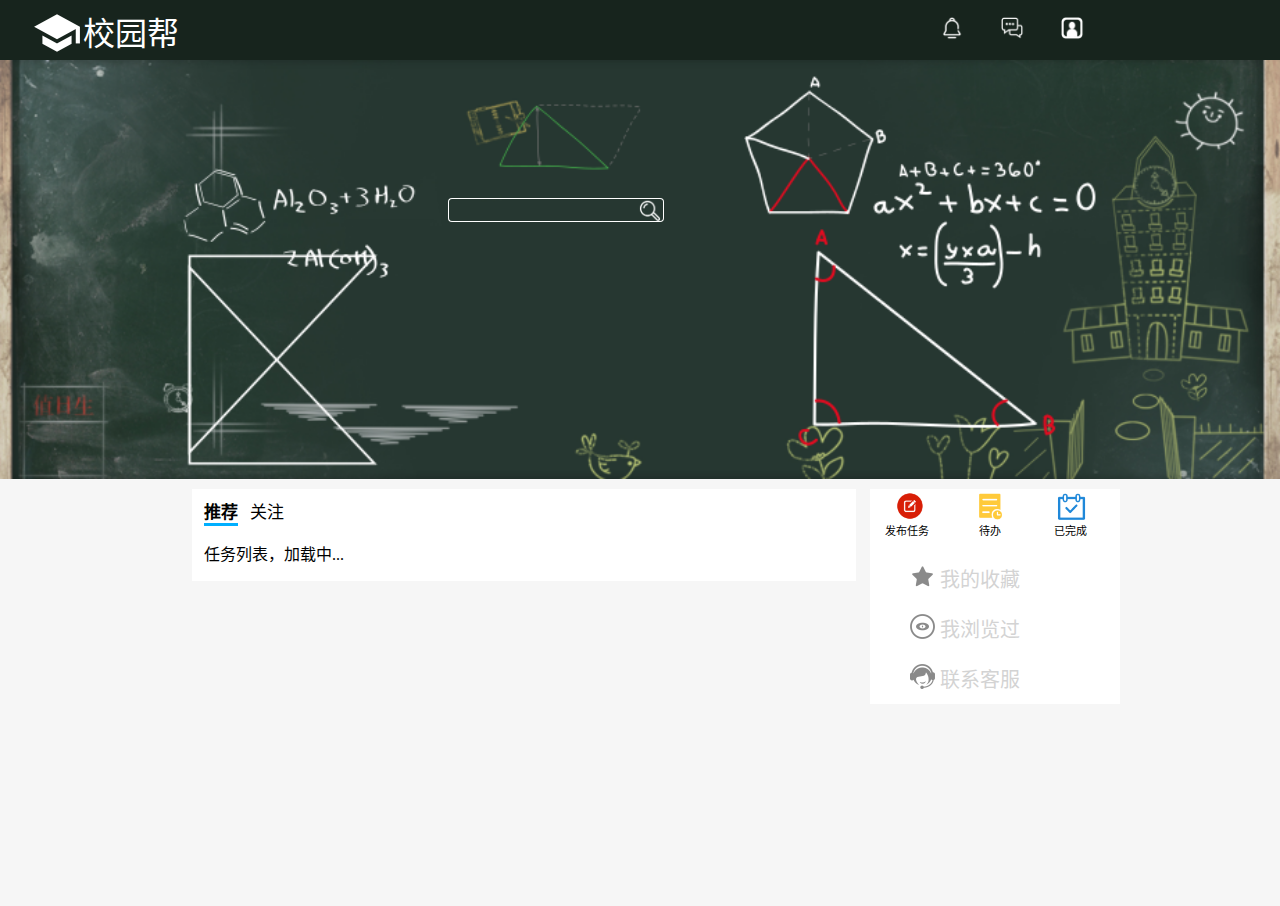
==== templates/index.html @ 18a56a58 "init" ====
<!DOCTYPE html>
<html ng-app="app" lang="zh-cn">
<head>
    <title></title>
    <meta charset="utf-8">
    <meta name="viewport" content="width=device-width,initial-scale=1"/>
    <link rel="stylesheet" type="text/css" href="../static/wui-date/css/wui.min.css">
    <link rel="stylesheet" type="text/css" href="../static/css/index.css">
    <script src="../static/js/jquery-3.3.1.min.js"></script>
    <script src="../static/js/jquery.ajax.csrf.js"></script>
    <script src="../static/js/jquery.md5.js"></script>
    <script src="../static/wui-date/js/angular.min.js"></script>
    <script src="../static/wui-date/js/wui-date.js"></script>
    <script src="../static/js/index.js"></script>

</head>
<body>
<nav><!--导航栏-->
    <div class="nav-">
        <div class="logo">
            <div class="logo-img">
            </div>
            <div class="logo-text">
                校园帮
            </div>
        </div>
    </div><!--导航栏LOGO-->
    <div class="research-" style="display: none;" id="nav_research">
        <form>
            <label for="research_keyword"></label><input type="text" class="research-text" id="research_keyword">
            <input type="button" class="research-btn" id="btn_research">
        </form>
    </div><!--导航栏搜索框-->
    <div class="icon-">
        <div class="icon-notice" id="icon_notice"></div>
        <div class="icon-message" id="icon_message"></div>
        <div class="icon-personal" title="账户" id="icon_personal"></div>
        <a class="icon-logout" title="注销" href="/user/logout" id="icon_logout" hidden></a>
    </div><!--导航栏右侧小图标-->
</nav><!--导航条结束-->
<div class="roll-giant">
    <img class="roll-giant-img" src="../static/img/gaint01.png" alt="首页图片">
    <div class="research-" style="display: inline;" id="roll_giant_research">
        <form>
            <label for="research_keyword_gaint"></label><input type="text" class="research-text" id="research_keyword_gaint">
            <input type="button" class="research-btn" id="btn_research_gaint">
        </form>
    </div><!--巨幕图片搜索框-->
</div><!--巨幕图片-->

<div class="content">
    <div class="content-task"><!--任务列表块-->
        <div class="divide-task">
            <div class="divide-item divide-option" id="divide-sug">推荐</div>
            <div class="divide-item" id="divide-col">关注</div>
        </div><!--划分任务-->
        <div id="task_list">
            <p>任务列表，加载中...</p>
        </div>

    </div>
    <div class="content-tool" id="tool">
        <div class="tool01">
            <div class="tool01-release" id="btn_add_task">
                <div class="tool01-release-img"></div>
                <div class="tool01-release-text">发布任务</div>
            </div>
            <div class="tool01-wait" id="btn_task_backlog">
                <div class="tool01-wait-img"></div>
                <div class="tool01-wait-text">待办</div>
            </div>
            <div class="tool01-finished" id="btn_task_over">
                <div class="tool01-finished-img"></div>
                <div class="tool01-finished-text">已完成</div>
            </div>
        </div>
        <div class="tool02">
            <div class="tool02-item">
                <div class="tool02-co-img"></div>
                <div class="tool02-item-text">我的收藏</div>
            </div>
            <div class="tool02-item">
                <div class="tool02-his-img"></div>
                <div class="tool02-item-text">我浏览过</div>
            </div>
            <div class="tool02-item" id="btn_ser">
                <div class="tool02-ser-img"></div>
                <div class="tool02-item-text">联系客服</div>
            </div>
        </div>
    </div>
</div>

<script>
    {#  发布任务时间输入组件  #}
    const app = angular.module('app', ["wui.date"]);
</script>
<!-- 下面是模态框 -->

<div hidden id="login">
    <!--登陆模态框-->
    <div class="curtain" id="login_curtain">
    </div>
    <div class="modal-position login-shape" id="login_inner">
        <form>
            <div class="login-img">
            </div>
            <div class="login-title">
                账号登陆
            </div>
            <div class="user-name">
                <label for="user_name">用户名</label>
                <input type="text" maxlength="10" name="user_name" id="user_name">
            </div>
            <div class="user-psd">
                <label for="user_psd">密码</label>
                <input type="password" maxlength="63" name="user_psd" id="user_psd">
            </div>
            <div class="identify-code">
                <label for="identify_code">验证码</label>
                <input type="text" maxlength="8" name="identify_code" id="identify_code">
            </div>
            <div class="identity">
                <img id="identity" hidden alt='图片验证码' src="">
            </div>
            <button class="login-btn" type="button" id="btn_login">
                登陆
            </button>
            <div class="login-menu">
                <div class="rem-psd">
                    <label for="keep_login">记住我</label>
                    <input type="checkbox" name="keep_login" value="true" id="keep_login"/>
                </div>
                <div class="for-psd"><a href="/user/reset_password_by_phone">忘记密码</a></div>
                <div class="free-reg"><a href="/user/register">免费注册</a></div>
            </div>
        </form>
    </div>
</div><!-- 登陆 -->


<div hidden id="modal_add_task">
    <div class="curtain" id="modal_add_task_curtain"></div>
    <div class="modal-position add-task-shape">
        <div class="add-task-title">
            <div class="add-title text-green">
                发布任务
            </div>
            <div class="add-close" id="add_close"></div>
        </div>
        <div class="theme-task-title">
            <input class="task-theme" type="text" maxlength="63" id="task_theme"/>
            <div class="theme-img"></div>
            <label for="task_theme"><div class="theme-text text-blue">主题</div></label>
        </div>
        <div class="add-task-content">
            <label for="task_detail"></label><textarea class="add-content div-inline-block" cols="40" rows="4" maxlength="1023"
                                                       id="task_detail"></textarea>
        </div>
        <div class="add-task-demand">
            <div class="icon-price add-task-icon-price"></div>
            <label for="task_price"
                   class="add-task-demand-text add-task-demand-price text-yellow div-inline-block">赏金</label>
            <input type="text" maxlength="5"
                   onKeypress="if (event.keyCode < 48 || event.keyCode > 57) event.returnValue = false;"
                   class="task-price div-inline-block" id="task_price"/>
            <div class="add-task-icon-time div-inline-block"></div>
            <label for="task_deadline" class="add-task-price text-red div-inline-block">截止日期</label>
            <wui-date class="task-deadtime div-inline-block" format="yyyy-mm-dd hh:mm" placeholder="请选择或输入日期"
                      id="task_deadline" ng-model="task_deadline" position="top">
            </wui-date>
            <ul class="drop-down-posi div-inline-block">
                <li class="drop-down div-inline-block">
                    <div class="div-inline-block img-all back-open"></div>
                    <div style="display: inline-block;" id="btn_visible">公开</div>
                    <ul class="down-content" hidden id="visible_list">
                        <li style="display: block" id="visible_all">
                            <div class="div-inline-block img-all back-all"></div>
                            公开
                        </li>
                        <li style="display: block" id="visible_male">
                            <div class="div-inline-block img-all back-man"></div>
                            仅男生可见
                        </li>
                        <li style="display: block" id="visible_female">
                            <div class="div-inline-block img-all back-woman"></div>
                            仅女生可见
                        </li>
                    </ul>
                </li>
            </ul>
            <button type="button" class="add-task-btn div-inline-block" id="btn_add_task_submit">发布</button>
        </div>
    </div>

</div><!-- 发布任务 -->
</body>
</html>
---- static/wui-date/css/wui.min.css ----
@charset "UTF-8";

.noselect {
    -webkit-touch-callout: none;
    -webkit-user-select: none;
    -khtml-user-select: none;
    -moz-user-select: none;
    -ms-user-select: none;
    user-select: none
}

.nowrap {
    white-space: nowrap
}

.nowrap-etc {
    white-space: nowrap;
    text-overflow: ellipsis;
    overflow: hidden
}

.pointer {
    cursor: pointer
}

input.pointer {
    cursor: pointer !important
}

input.pointer:focus {
    cursor: text !important
}

.h1, .h2, .h3 {
    margin-bottom: 15px
}

.h4, .h5, .h6 {
    margin-bottom: 10px
}

.h1 {
    font-size: 30px
}

.h2 {
    font-size: 24px
}

.h3 {
    font-size: 18px
}

.h4 {
    font-size: 16px
}

.h5 {
    font-size: 14px
}

.h6 {
    font-size: 12px
}

.wui-tc {
    text-align: center
}

.wui-input {
    height: 30px;
    line-height: 30px;
    padding: 0 10px;
    border-radius: 4px;
    border: 1px solid #dddee1
}

.clearfloat:after {
    clear: both;
    display: table;
    content: " "
}

.clearfloat:before {
    display: table;
    content: " "
}

.wui-bd-t {
    border-top: 1px solid #e0e0e0
}

.wui-hidden {
    display: none
}

.wui-show {
    display: block
}

@font-face {
    font-family: 'iconfont';
    src: url("font/iconfont.eot");
    src: url("font/iconfont.eot?#iefix") format('embedded-opentype'), url("font/iconfont.woff") format('woff'), url("font/iconfont.ttf") format('truetype'), url("font/iconfont.svg#iconfont") format('svg')
}

.iconfont {
    font-family: "iconfont" !important;
    font-size: 16px;
    font-style: normal;
    -webkit-font-smoothing: antialiased;
    -webkit-text-stroke-width: 0.2px;
    -moz-osx-font-smoothing: grayscale
}

.wui-content {
    width: 1170px;
    padding: 15px;
    margin-right: auto;
    margin-left: auto
}

.wui-area {
    margin-bottom: 50px
}

.wui-form-item {
    margin-bottom: 15px;
    clear: both
}

.wui-inline {
    position: relative;
    display: inline-block
}

.wui-block {
    position: relative;
    display: block
}

.wui-inline-block {
    display: inline-block !important
}

.wui-w-5 {
    width: 5%
}

.wui-w-6 {
    width: 6%
}

.wui-w-7 {
    width: 7%
}

.wui-w-8 {
    width: 8%
}

.wui-w-9 {
    width: 9%
}

.wui-w-10 {
    width: 10%
}

.wui-w-11 {
    width: 11%
}

.wui-w-12 {
    width: 12%
}

.wui-w-13 {
    width: 13%
}

.wui-w-14 {
    width: 14%
}

.wui-w-15 {
    width: 15%
}

.wui-w-16 {
    width: 16%
}

.wui-w-17 {
    width: 17%
}

.wui-w-18 {
    width: 18%
}

.wui-w-19 {
    width: 19%
}

.wui-w-20 {
    width: 20%
}

.wui-w-21 {
    width: 21%
}

.wui-w-22 {
    width: 22%
}

.wui-w-23 {
    width: 23%
}

.wui-w-24 {
    width: 24%
}

.wui-w-25 {
    width: 25%
}

.wui-w-30 {
    width: 30%
}

.wui-w-40 {
    width: 40%
}

.wui-w-50 {
    width: 50%
}

.wui-f-l {
    float: left
}

.wui-f-r {
    float: right
}

.wui-f-n {
    float: none
}

.wui-mg-5 {
    margin: 5px
}

.wui-mg-10 {
    margin: 10px
}

.wui-mg-15 {
    margin: 15px
}

.wui-mg-20 {
    margin: 20px
}

.wui-mtb-5 {
    margin: 5px 0
}

.wui-mtb-10 {
    margin: 10px 0
}

.wui-mtb-15 {
    margin: 15px 0
}

.wui-mtb-20 {
    margin: 20px 0
}

.wui-mlr-5 {
    margin: 0 5px
}

.wui-mlr-10 {
    margin: 0 10px
}

.wui-mlr-15 {
    margin: 0 15px
}

.wui-mlr-20 {
    margin: 0 20px
}

.wui-mt-5 {
    margin-top: 5px
}

.wui-mt-10 {
    margin-top: 10px
}

.wui-mt-15 {
    margin-top: 15px
}

.wui-mt-20 {
    margin-top: 20px
}

.wui-mb-0 {
    margin-bottom: 0
}

.wui-mb-5 {
    margin-bottom: 5px
}

.wui-mb-10 {
    margin-bottom: 10px
}

.wui-mb-15 {
    margin-bottom: 15px
}

.wui-mb-20 {
    margin-bottom: 20px
}

.wui-ml-5 {
    margin-left: 5px
}

.wui-ml-10 {
    margin-left: 10px
}

.wui-ml-15 {
    margin-left: 15px
}

.wui-ml-20 {
    margin-left: 20px
}

.wui-mr-5 {
    margin-right: 5px
}

.wui-mr-10 {
    margin-right: 10px
}

.wui-mr-15 {
    margin-right: 15px
}

.wui-mr-20 {
    margin-right: 20px
}

.wui-pt-0 {
    padding-top: 0
}

.wui-pt-10 {
    padding-top: 10px
}

.wui-pt-15 {
    padding-top: 15px
}

.wui-pt-20 {
    padding-top: 20px
}

.wui-pb-10 {
    padding-bottom: 10px
}

.wui-pb-15 {
    padding-bottom: 15px
}

.wui-pb-20 {
    padding-bottom: 20px
}

.wui-pl-10 {
    padding-left: 10px
}

.wui-pl-15 {
    padding-left: 15px
}

.wui-pl-20 {
    padding-left: 20px
}

.wui-pr-10 {
    padding-right: 10px
}

.wui-pr-15 {
    padding-right: 15px
}

.wui-pr-20 {
    padding-right: 20px
}

.wui-btn {
    display: inline-block;
    height: 38px;
    line-height: 38px;
    padding: 0 18px;
    border: 1px solid #dcdfe6;
    white-space: nowrap;
    text-align: center;
    font-size: 14px;
    border-radius: 3px;
    cursor: pointer;
    transition: all 0.2s;
    outline: none
}

.wui-btn-default {
    color: #606266;
    background-color: #fff;
    border-color: #dcdfe6
}

.wui-btn-default:hover {
    color: #409eff;
    border: 1px solid #c6e2ff;
    background-color: #ecf5ff
}

.wui-btn-default:active {
    color: #3a8ee6;
    border-color: #3a8ee6;
    outline: none
}

.wui-btn-primary {
    color: #fff;
    background-color: #409eff;
    border-color: #409eff
}

.wui-btn-primary:hover {
    background-color: #66b1ff;
    border-color: #66b1ff;
    color: #fff
}

.wui-btn-primary:active {
    background-color: #3a8ee6;
    border-color: #3a8ee6;
    color: #fff
}

.wui-btn-white {
    color: #606266;
    background-color: #fff;
    border-color: #dcdfe6
}

.wui-btn-white:hover {
    background-color: #eee;
    border-color: #dcdfe6;
    color: #606266
}

.wui-btn-white:active {
    background-color: #e0e0e0;
    border-color: #dcdfe6;
    color: #606266
}

.wui-btn-success {
    color: #fff;
    background-color: #4dea00;
    border-color: #4dea00
}

.wui-btn-success:hover {
    background-color: #50f300;
    border-color: #50f300;
    color: #fff
}

.wui-btn-success:active {
    background-color: #40c100;
    border-color: #40c100;
    color: #fff
}

.wui-btn-danger {
    color: #fff;
    background-color: #f56c6c;
    border-color: #f56c6c
}

.wui-btn-danger:hover {
    background-color: #f78989;
    border-color: #f78989;
    color: #fff
}

.wui-btn-danger:active {
    background-color: #dd6161;
    border-color: #dd6161;
    color: #fff
}

.wui-btn-info {
    color: #fff;
    background-color: #2e3192;
    border-color: #2e3192
}

.wui-btn-info:hover {
    background-color: #4649b9;
    border-color: #4649b9;
    color: #fff
}

.wui-btn-info:active {
    background-color: #131792;
    border-color: #131792;
    color: #fff
}

button.disabled, button[disabled] {
    cursor: not-allowed;
    opacity: 0.6
}

button.wui-btn-primary.disabled:hover, button.wui-btn-primary[disabled]:hover {
    background-color: #409eff;
    border-color: #409eff;
    color: #fff
}

button.wui-btn-primary.disabled:active, button.wui-btn-primary[disabled]:active {
    background: #409eff;
    border-color: #409eff;
    color: #fff
}

button.wui-btn-default.disabled:hover, button.wui-btn-default[disabled]:hover {
    background-color: #fff;
    border-color: #dcdfe6;
    color: #606266
}

button.wui-btn-default.disabled:active, button.wui-btn-default[disabled]:active {
    background-color: #fff;
    border-color: #dcdfe6;
    color: #606266
}

button.wui-btn-white.disabled:hover, button.wui-btn-white[disabled]:hover {
    color: #606266;
    background-color: #fff;
    border-color: #dcdfe6
}

button.wui-btn-white.disabled:active, button.wui-btn-white[disabled]:active {
    color: #606266;
    background-color: #fff;
    border-color: #dcdfe6
}

button.wui-btn-danger.disabled:hover, button.wui-btn-danger[disabled]:hover {
    color: #fff;
    background-color: #f56c6c;
    border-color: #f56c6c
}

button.wui-btn-danger.disabled:active, button.wui-btn-danger[disabled]:active {
    color: #fff;
    background-color: #f56c6c;
    border-color: #f56c6c
}

button.wui-btn-info.disabled:hover, button.wui-btn-info[disabled]:hover {
    color: #fff;
    background-color: #2e3192;
    border-color: #2e3192
}

button.wui-btn-info.disabled:active, button.wui-btn-info[disabled]:active {
    color: #fff;
    background-color: #2e3192;
    border-color: #2e3192
}

button.wui-btn-success.disabled:hover, button.wui-btn-success[disabled]:hover {
    color: #fff;
    background-color: #4dea00;
    border-color: #4dea00
}

button.wui-btn-success.disabled:active, button.wui-btn-success[disabled]:active {
    color: #fff;
    background-color: #4dea00;
    border-color: #4dea00
}

button[radius] {
    border-radius: 38px
}

.wui-btn-short {
    padding: 0 10px;
    min-width: 38px
}

.wui-btn-long {
    padding: 0 35px
}

.wui-btn-xlarge {
    height: 54px;
    line-height: 54px;
    padding: 0 28px
}

.wui-btn-large {
    height: 46px;
    line-height: 46px;
    padding: 0 22px
}

.wui-btn-small {
    height: 30px;
    line-height: 30px;
    padding: 0 14px
}

.wui-btn-xsmall {
    height: 24px;
    line-height: 24px;
    padding: 0 7px;
    font-size: 12px
}

.wui-btn-block {
    width: 100%;
    display: block
}

.wui-input {
    display: inline-block;
    width: 200px;
    height: 32px;
    padding: 4px 7px;
    font-size: 12px;
    border: 1px solid #dddee1;
    border-radius: 4px;
    color: #495060;
    background-color: #fff;
    position: relative;
    cursor: text;
    transition: border 0.2s ease-in-out, background 0.2s ease-in-out, box-shadow 0.2s ease-in-out
}

.wui-input:hover {
    border-color: #57a3f3
}

.wui-input:focus {
    outline: 0;
    box-shadow: 0 0 0 2px rgba(45, 140, 240, 0.2);
    border-color: #57a3f3
}

.wui-input-block {
    width: 100%
}

.wui-input-error {
    border-color: #ed3f14
}

.wui-input-error:hover {
    border-color: #ed3f14
}

.wui-input-error:active {
    border-color: #ed3f14
}

.wui-input-error:focus {
    outline: 0;
    box-shadow: 0 0 0 2px rgba(237, 63, 20, 0.2);
    border-color: #ed3f14
}

.wui-input-success {
    border-color: #4dea00
}

.wui-input-success:hover {
    border-color: #4dea00
}

.wui-input-success:active {
    border-color: #4dea00
}

.wui-input-success:focus {
    outline: 0;
    box-shadow: 0 0 0 2px rgba(77, 234, 0, 0.2);
    border-color: #4dea00
}

.wui-inline .wui-input-label {
    height: 32px;
    line-height: 32px;
    font-size: 12px;
    text-align: right;
    margin-right: 7px
}

.wui-inline .wui-input {
    margin: 0 10px 0 0
}

.wui-block .wui-input-label {
    position: absolute;
    width: 72px;
    overflow: hidden;
    white-space: nowrap;
    height: 32px;
    line-height: 32px;
    font-size: 12px;
    text-align: right
}

.wui-block .wui-input {
    width: 100%;
    margin-left: 83px
}

.wui-select {
    width: 200px;
    position: relative
}

.wui-select .wui-select-selection {
    display: block;
    width: 100%;
    box-sizing: border-box;
    -webkit-user-select: none;
    -moz-user-select: none;
    -ms-user-select: none;
    user-select: none;
    cursor: pointer;
    background-color: #fff;
    border-radius: 4px;
    border: 1px solid #dddee1;
    transition: all 0.2s ease-in-out;
    height: 32px;
    line-height: 32px;
    position: relative;
    border-color: #57a3f3;
    outline: 0;
    box-shadow: 0 0 0 2px rgba(45, 140, 240, 0.2)
}

.wui-select .wui-select-selection .wui-select-placeholder {
    display: block;
    height: 30px;
    line-height: 30px;
    font-size: 12px;
    overflow: hidden;
    text-overflow: ellipsis;
    white-space: nowrap;
    padding-left: 8px;
    padding-right: 24px
}

.wui-select .wui-select-selection .wui-select-selected-value {
    display: none;
    height: 30px;
    line-height: 30px;
    font-size: 12px;
    overflow: hidden;
    text-overflow: ellipsis;
    white-space: nowrap;
    padding-left: 8px;
    padding-right: 24px
}

.wui-select .wui-select-menu {
    width: inherit;
    max-height: 200px;
    overflow: auto;
    margin: 5px 0;
    padding: 5px 0;
    background-color: #fff;
    box-sizing: border-box;
    border-radius: 4px;
    box-shadow: 0 1px 6px rgba(0, 0, 0, 0.2);
    z-index: 900;
    transition: width 1s;
    display: none;
    width: 200px;
    transform-origin: center top 0;
    position: absolute;
    top: 30px;
    left: 0;
    will-change: top, left
}

.wui-select .wui-select-menu .wui-select-item {
    margin: 0;
    line-height: normal;
    padding: 7px 16px;
    clear: both;
    color: #495060;
    font-size: 12px !important;
    white-space: nowrap;
    list-style: none;
    cursor: pointer;
    transition: background 0.2s ease-in-out
}

.wui-select .wui-select-menu .wui-select-item:hover {
    background: #f3f3f3
}

.wui-select .wui-select-menu .wui-select-item-selected {
    color: #fff;
    background: rgba(45, 140, 240, 0.9)
}

.wui-select .wui-select-menu .wui-select-item-selected:hover {
    color: #fff;
    background: rgba(45, 140, 240, 0.9)
}

.wui-select .wui-select-icon {
    position: absolute;
    top: 0;
    right: 3px
}

.wui-select-block {
    width: 100%
}

.wui-selecter {
    width: 100%;
    position: relative
}

.wui-selecter .selection {
    position: relative
}

.wui-selecter .selection .title {
    display: block;
    width: 100%;
    box-sizing: border-box;
    outline: 0;
    -webkit-user-select: none;
    -moz-user-select: none;
    -ms-user-select: none;
    user-select: none;
    cursor: pointer;
    position: relative;
    background-color: #fff;
    border-radius: 4px;
    border: 1px solid #ccc;
    transition: all 0.2s ease-in-out;
    font-size: 12px;
    height: 30px;
    line-height: 30px;
    padding: 0 24px 0 16px;
    color: #999
}

.wui-selecter .selection .selected-title {
    color: #555
}

.wui-selecter .selection .opened {
    border-color: #ea8010
}

.wui-selecter .selection .icon-arrow {
    position: absolute;
    top: 50%;
    right: 8px;
    margin-top: -2.5px;
    display: inline-block;
    width: 0;
    height: 0;
    border: 5px solid;
    border-color: #7f838e transparent transparent transparent;
    transition: all 0.2s ease-in-out
}

.wui-selecter .selection .icon-arrow.up {
    transform: rotate(180deg);
    margin-top: -7.5px;
    transition: all 0.2s ease-in-out
}

.wui-selecter .dropdown-list {
    position: absolute;
    z-index: 999;
    width: 100%;
    max-height: 240px;
    overflow: auto;
    margin: 5px 0;
    padding: 5px 0;
    background-color: #fff;
    box-sizing: border-box;
    border-radius: 4px;
    box-shadow: 0 1px 6px rgba(0, 0, 0, 0.2);
    -webkit-user-select: none;
    -moz-user-select: none;
    -ms-user-select: none;
    user-select: none;
    transition: all 0.2s ease-in-out
}

.wui-selecter .dropdown-list .item {
    margin: 0;
    line-height: normal;
    padding: 7px 16px;
    clear: both;
    color: #495060;
    font-size: 12px !important;
    white-space: nowrap;
    list-style: none;
    cursor: pointer;
    transition: background 0.2s ease-in-out
}

.wui-selecter .dropdown-list .item:hover {
    background-color: #f3f3f3
}

.wui-selecter .dropdown-list .item-select {
    background-color: #3b87d7 !important;
    color: white !important
}

.wui-selecter input::-webkit-input-placeholder {
    color: #999
}

.wui-selecter input::-moz-placeholder {
    color: #999
}

.wui-selecter input:-moz-placeholder {
    color: #999
}

.wui-selecter input:-ms-input-placeholder {
    color: #999
}

.wui-selecter.inline {
    width: 200px
}

.wui-selecter.bootstrap .selection .title {
    height: 46px;
    line-height: 46px;
    font-size: 16px;
    padding: 10px 16px;
    border: 1px solid #ccc;
    color: #555
}

.wui-selecter.bootstrap .selection .opened {
    border-color: #ea8010;
    -webkit-box-shadow: inset 0 1px 1px rgba(0, 0, 0, 0.075), 0 0 8px rgba(234, 128, 16, 0.6);
    box-shadow: inset 0 1px 1px rgba(0, 0, 0, 0.075), 0 0 8px rgba(234, 128, 16, 0.6)
}

.wui-tooltip {
    font-size: 12px;
    margin-bottom: 10px;
    position: absolute;
    bottom: 30px;
    left: 103px
}

.wui-tooltip .wui-tooltip-content {
    position: relative
}

.wui-tooltip .wui-tooltip-content i {
    position: absolute;
    bottom: -11px;
    left: 22px;
    overflow: hidden;
    width: 0;
    height: 0;
    z-index: 999;
    border-width: 6px;
    border-style: solid;
    border-color: transparent transparent transparent transparent;
    border-top-color: #fff7e9
}

.wui-tooltip .wui-tooltip-inner {
    position: relative;
    z-index: 998;
    max-width: 380px;
    min-height: 30px;
    padding: 5px 12px;
    color: #e75c00;
    text-align: left;
    text-decoration: none;
    background-color: rgba(255, 247, 233, 0.9);
    border-radius: 4px;
    box-shadow: 0 1px 6px rgba(0, 0, 0, 0.2);
    border: 1px solid #ffd999;
    white-space: nowrap;
    line-height: 1.5;
    overflow: hidden
}

.wui-tooltip .wui-tooltip-arrow {
    position: absolute;
    bottom: -15px;
    left: 20px;
    overflow: hidden;
    width: 0;
    height: 0;
    z-index: 999;
    border-width: 8px;
    border-style: solid;
    border-color: transparent transparent transparent transparent;
    border-top-color: #ffd999
}

.wui-dropdown {
    position: relative
}

.wui-dropdown .iconfont {
    padding: 10px;
    font-size: 16px;
    color: #2e3192;
    user-select: none;
    -moz-user-select: none
}

.open .wui-dropdown-menu {
    display: block
}

.wui-dropdown-menu {
    position: absolute;
    top: 100%;
    left: 0;
    z-index: 1000;
    display: none;
    float: left;
    min-width: 100px;
    padding: 5px 0;
    margin: 2px 0 0;
    font-size: 14px;
    text-align: left;
    list-style: none;
    background-color: #fff;
    -webkit-background-clip: padding-box;
    background-clip: padding-box;
    border: 1px solid #ccc;
    border: 1px solid rgba(0, 0, 0, 0.15);
    border-radius: 4px;
    -webkit-box-shadow: 0 6px 12px rgba(0, 0, 0, 0.175);
    box-shadow: 0 6px 12px rgba(0, 0, 0, 0.175)
}

.wui-dropdown-menu li {
    line-height: 20px;
    padding: 3px 20px;
    cursor: pointer
}

.wui-dropdown-menu li:hover {
    background-color: #f5f5f5
}

.wui-page {
    box-sizing: border-box
}

.wui-page .wui-page-wrap > li {
    float: left;
    margin: 0 4px
}

.wui-page-total {
    display: inline-block;
    font-size: 12px;
    min-width: 32px;
    height: 32px;
    line-height: 30px
}

.wui-page-total > span {
    padding: 0 3px
}

.wui-page-item, .wui-page-next, .wui-page-prev, .wui-page-spr {
    display: inline-block;
    vertical-align: middle;
    min-width: 32px;
    height: 32px;
    line-height: 30px;
    list-style: none;
    text-align: center;
    cursor: pointer;
    color: #666;
    font-family: Arial;
    border: 1px solid #ddd;
    border-radius: 2px
}

.wui-page-item span {
    font-size: 12px;
    color: #303133;
    font-weight: 700
}

.wui-page-item:hover, .wui-page-next:hover, .wui-page-prev:hover {
    background-color: #f9f9f9
}

.wui-page-select {
    position: relative;
    display: inline-block;
    box-sizing: border-box;
    vertical-align: middle;
    color: #606266;
    font-size: 12px;
    width: 100px;
    height: 32px;
    line-height: 30px;
    border: 1px solid #ddd;
    cursor: pointer;
    border-radius: 2px;
    -webkit-touch-callout: none;
    -webkit-user-select: none;
    -khtml-user-select: none;
    -moz-user-select: none;
    -ms-user-select: none;
    user-select: none
}

.wui-page-select:hover {
    border-color: #2d8cf0
}

.wuiPageSelectActive {
    border-color: #2d8cf0
}

.wui-page-select-selected, .wuiPageSelectSelected {
    border-color: #2e3192
}

.wui-page-select-value {
    text-align: center;
    position: relative
}

.wui-page-select-value .wui-page-icon {
    position: absolute;
    right: 9px
}

.wui-page-select-dropdown {
    position: absolute;
    width: 100px;
    top: 35px;
    left: -1px;
    border: 1px solid #ddd;
    padding: 6px 0;
    z-index: 999;
    background-color: #fff;
    -webkit-touch-callout: none;
    -webkit-user-select: none;
    -khtml-user-select: none;
    -moz-user-select: none;
    -ms-user-select: none;
    user-select: none
}

.wui-page-select-item {
    padding: 7px 16px;
    line-height: normal;
    text-align: center
}

.wui-page-select-item:hover {
    background-color: #eee
}

.wui-page-select-item-selected, .wuiPageSelectItemSelected {
    background-color: #2d8cf0;
    border-color: #2d8cf0;
    color: #fff
}

.wui-page-select-item-selected:hover, .wuiPageSelectItemSelected:hover {
    background-color: #2d8cf0;
    border-color: #2d8cf0
}

.wui-page-select-item-selected span, .wuiPageSelectItemSelected span {
    color: #fff
}

.wui-page-jump {
    display: inline-block;
    font-size: 12px;
    margin: 0 10px 0 20px !important !important
}

.wui-page-jump .wui-page-jump-input {
    display: inline-block;
    width: 40px;
    margin: 0 7px
}

.wui-page-jump .wui-page-jump-input input {
    width: 100%;
    height: 32px;
    line-height: 32px;
    border: 1px solid #e0e0e0;
    border-radius: 5px;
    outline: none;
    padding: 0 8px;
    text-align: center
}

.wui-page-jump .wui-page-jump-input input:hover {
    border-color: #2d8cf0
}

.wui-page-jump .wui-page-jump-input input:focus {
    border-color: #2d8cf0
}

.wui-page-confirm {
    display: inline-block;
    font-size: 12px
}

.wui-page-confirm .wui-page-confirm-btn {
    color: #fff;
    background-color: #2d8cf0;
    padding: 0 12px;
    line-height: 32px;
    text-align: center;
    border-radius: 4px;
    cursor: pointer;
    box-sizing: border-box;
    border: 0;
    outline: none
}

.wui-page-confirm .wui-page-confirm-btn:hover {
    background-color: #2d8cf0;
    border-color: #2d8cf0
}

.wui-page-confirm .wui-page-confirm-btn:active {
    background-color: #57a3f3
}

.wui-page-confirm-btn, .wui-page-item, .wui-page-next, .wui-page-prev, .wui-page-select, .wui-page-total {
    -webkit-touch-callout: none;
    -webkit-user-select: none;
    -khtml-user-select: none;
    -moz-user-select: none;
    -ms-user-select: none;
    user-select: none
}

.wui-date {
    position: relative;
    display: inline-block
}

.wui-date-editor {
    position: relative;
    width: 100%;
    display: inline-block
}

.wui-date-editor .wui-date-input {
    padding-left: 24px
}

.wui-date-editor .iconfont {
    position: absolute;
    top: 50%;
    margin-top: -8.5px;
    color: #aaa
}

.wui-date-editor .icon1 {
    left: 6px
}

.wui-date-editor .icon2 {
    color: #c0c4cc;
    right: 6px;
    font-size: 12px;
    margin-top: -6.5px;
    cursor: pointer;
    -webkit-touch-callout: none;
    -webkit-user-select: none;
    -khtml-user-select: none;
    -moz-user-select: none;
    -ms-user-select: none;
    user-select: none
}

.time-select {
}

.time-select .time-icon {
    left: 7px
}

.time-select .cancle-icon {
    color: #c0c4cc
}

.time-select .placeholder, .time-select .value {
    padding-left: 26px !important
}

.time-select .time-menu {
    width: 100%;
    display: block;
    max-height: 285px;
    padding: 0;
    margin: 0;
    top: 35px;
    border-radius: 0
}

.time-select .time-menu .time-menu-item {
    transition: none
}

.time-select .time-menu .time-menu-item:hover {
    background: #409eff;
    color: #fff
}

.time-select .time-selection {
    box-shadow: none;
    border-color: #e4e7ed
}

.time-select .wui-select-item {
    padding: 6px 16px !important !important
}

.time-select .time-menu::-webkit-scrollbar {
    width: 6px;
    height: 6px
}

.time-select .time-menu::-webkit-scrollbar-thumb {
    border-radius: 6px;
    background: #ddd
}

.time-select .time-menu::-webkit-scrollbar-track {
    border-radius: 0;
    background: #fff
}

.wui-date-picker {
    position: absolute;
    z-index: 9999;
    display: inline-block;
    color: #606266;
    border: 1px solid #e4e7ed;
    box-shadow: 0 2px 12px 0 rgba(0, 0, 0, 0.1);
    background: #fff;
    border-radius: 4px;
    min-width: 423px;
    margin-top: 5px
}

.wui-date-picker .wui-date-picker_body {
    border-bottom: 1px solid #e4e7ed
}

.wui-date-picker .wui-date-picker_body:after {
    clear: both;
    display: table;
    content: " "
}

.wui-date-picker .wui-date-picker_body:before {
    display: table;
    content: " "
}

.wui-date-picker .wui-date-picker_footer {
    padding: 5px;
    text-align: center
}

.wui-date-picker .wui-date-picker_footer button {
    margin: 0 10px
}

.wui-date-picker .wui-date-picker_panel {
    width: 320px;
    float: left;
    border-right: 1px solid #e4e7ed
}

.wui-date-picker .month_panel .wui-date-panel_header .title {
    width: 249px
}

.wui-date-picker .month_panel .wui-data-table {
    border-top: 1px solid #e4e7ed;
    padding: 2px 0
}

.wui-date-picker .month_panel .wui-data-table td {
    padding: 35px 0
}

.wui-date-picker .month_panel .wui-data-table td .cell:hover {
    color: #409eff
}

.wui-date-picker .year_panel .wui-date-panel_header .title {
    width: 249px
}

.wui-date-picker .year_panel .wui-data-table {
    border-top: 1px solid #e4e7ed;
    padding: 2px 0
}

.wui-date-picker .year_panel .wui-data-table td {
    padding: 35px 0
}

.wui-date-picker .year_panel .wui-data-table td .cell:hover {
    color: #409eff
}

.wui-date-picker .wui-date-picker_aside {
    width: 100px;
    float: right
}

.wui-date-picker .wui-date-picker_aside .time-select .time-icon {
    left: 0
}

.wui-date-picker .wui-date-picker_aside .time-select .placeholder, .wui-date-picker .wui-date-picker_aside .time-select .value {
    padding-left: 22px !important;
    height: 22px !important;
    line-height: 22px !important
}

.wui-date-picker .wui-date-picker_aside .time-select .time-selection {
    box-shadow: none;
    height: 24px;
    line-height: 24px;
    border-color: #e4e7ed
}

.wui-date-picker .wui-date-picker_aside .time-select .time-menu {
    box-shadow: none
}

.wui-date-picker .wui-date-picker_aside .iconfont {
    display: inline-block;
    font-size: 13px;
    cursor: pointer;
    -webkit-touch-callout: none;
    -webkit-user-select: none;
    -khtml-user-select: none;
    -moz-user-select: none;
    -ms-user-select: none;
    user-select: none;
    padding: 0 1px 0 5px
}

.wui-date-picker .wui-date-panel_header {
    margin: 12px;
    line-height: 24px;
    font-size: 0
}

.wui-date-picker .wui-date-panel_header .title {
    display: inline-block;
    width: 203px;
    font-size: 16px;
    font-weight: 500;
    color: #606266;
    text-align: center
}

.wui-date-picker .wui-date-panel_header .title .txt {
    cursor: pointer;
    -webkit-touch-callout: none;
    -webkit-user-select: none;
    -khtml-user-select: none;
    -moz-user-select: none;
    -ms-user-select: none;
    user-select: none
}

.wui-date-picker .wui-date-panel_header .title .txt:hover {
    color: #409eff
}

.wui-date-picker .wui-date-panel_header .iconfont {
    display: inline-block;
    font-size: 13px;
    cursor: pointer;
    -webkit-touch-callout: none;
    -webkit-user-select: none;
    -khtml-user-select: none;
    -moz-user-select: none;
    -ms-user-select: none;
    user-select: none;
    padding: 0 5px
}

.wui-date-picker .wui-date-panel_header .iconfont:hover {
    color: #66b1ff
}

.wui-date-picker .wui-date-aside_header {
    margin: 12px 5px
}

.wui-date-picker .wui-date-picker_content {
    margin: 12px
}

.wui-date-picker .wui-data-table {
    table-layout: fixed;
    width: 100%;
    font-size: 12px;
    -webkit-touch-callout: none;
    -webkit-user-select: none;
    -khtml-user-select: none;
    -moz-user-select: none;
    -ms-user-select: none;
    user-select: none
}

.wui-date-picker .wui-data-table th {
    padding: 5px;
    color: #606266;
    font-weight: 400;
    border-bottom: 1px solid #ebeef5
}

.wui-date-picker .wui-data-table td {
    width: 32px;
    height: 30px;
    padding: 4px 0;
    box-sizing: border-box;
    text-align: center;
    cursor: pointer;
    position: relative
}

.wui-date-picker .wui-data-table td div {
    height: 30px;
    padding: 3px 0;
    box-sizing: border-box
}

.wui-date-picker .wui-data-table td span {
    width: 24px;
    height: 24px;
    display: block;
    margin: 0 auto;
    line-height: 24px;
    position: absolute;
    left: 50%;
    transform: translateX(-50%);
    border-radius: 50%
}

.wui-date-picker .wui-data-table td a {
    color: #606266
}

.wui-date-picker .wui-data-table .next-date, .wui-date-picker .wui-data-table .prev-date {
    color: #c0c4cc
}

.wui-date-picker .wui-data-table .date span:hover {
    color: #66b1ff
}

.wui-date-picker .wui-data-table .date span.current {
    color: #fff;
    background-color: #409eff
}

.wui-date-picker .wui-data-table .today {
    color: #66b1ff
}

.wui-date.small .time-select .time-menu {
    max-height: 210px !important;
    top: 33px !important
}

.wui-date.small .wui-date-picker {
    min-width: 342px
}

.wui-date.small .wui-date-picker .wui-date-picker_body {
    min-height: 250px
}

.wui-date.small .wui-date-picker .wui-date-picker_panel {
    width: 260px;
    height: 260px;
    float: left;
    border-right: 1px solid #e4e7ed
}

.wui-date.small .wui-date-picker .month_panel .wui-date-panel_header .title {
    width: 193px;
    font-size: 14px
}

.wui-date.small .wui-date-picker .month_panel .wui-data-table {
    border-top: 1px solid #e4e7ed;
    padding: 2px 0 3px
}

.wui-date.small .wui-date-picker .month_panel .wui-data-table td {
    padding: 25px 0
}

.wui-date.small .wui-date-picker .month_panel .wui-data-table td .cell:hover {
    color: #409eff
}

.wui-date.small .wui-date-picker .year_panel .wui-date-panel_header .title {
    width: 193px;
    font-size: 14px
}

.wui-date.small .wui-date-picker .year_panel .wui-data-table {
    border-top: 1px solid #e4e7ed;
    padding: 2px 0 3px
}

.wui-date.small .wui-date-picker .year_panel .wui-data-table td {
    padding: 25px 0
}

.wui-date.small .wui-date-picker .year_panel .wui-data-table td .cell:hover {
    color: #409eff
}

.wui-date.small .wui-date-picker .wui-date-panel_header {
    margin: 10px 10px 0
}

.wui-date.small .wui-date-picker .wui-date-panel_header .title {
    width: 147px
}

.wui-date.small .wui-date-picker .wui-date-picker_content {
    margin: 0 10px 10px
}

.wui-date.small .wui-date-picker .wui-data-table td {
    width: 35.7px;
    height: 20px
}

.wui-date.small .wui-date-picker .wui-data-table td div {
    width: 35.7px;
    height: 20px;
    padding: 0
}

.wui-date.small .wui-date-picker .wui-data-table td span {
    width: 20px;
    height: 20px;
    line-height: 20px;
    font-size: 12px
}

.wui-date.small .wui-date-picker .wui-date-aside_header {
    margin: 10px 3px 5px
}

.wui-date.small .wui-date-picker .wui-date-picker_aside {
    width: 80px
}

.wui-date.small .wui-date-picker .wui-date-picker_aside .placeholder {
    padding-right: 0
}

.wui-date.small .wui-date-picker .wui-date-picker_aside .time-menu-item {
    padding: 5px 0 5px 5px !important !important;
    margin: 0 5px
}

.wui-date-picker.left {
    left: 0
}

.wui-date-picker.right {
    right: 0
}

.wui-date-picker.top {
    top: -270px;
}

.wui-date-picker.no_timer {
    min-width: 0 !important
}
---- static/css/index.css ----
body, div, nav, ul, li {
    padding: 0;
    margin: 0;
}

ul {
    list-style: none;
}

body {
    background-color: #f6f6f6; /*网页底色*/
    overflow-y: scroll;
    min-width: 1000px;
    /*设置文字不能被选中*/
    -moz-user-select: none; /*火狐*/
    -webkit-user-select: none; /*webkit浏览器*/
    -ms-user-select: none; /*IE10*/
    user-select: none;
}
.display-inline-block-style{
	display: inline-block;
	vertical-align: top;
    -moz-box-sizing: border-box; /*Firefox3.5+*/
    -webkit-box-sizing: border-box; /*Safari3.2+*/
    box-sizing: border-box;
}

input {
    border: 1px solid lightgrey;
    outline: none;
}

/*input type="number"时去掉上下按钮*/
input::-webkit-outer-spin-button,
input::-webkit-inner-spin-button {
    -webkit-appearance: none;
}

input[type="number"] {
    -moz-appearance: textfield;
}

.div-inline-block {
    display: inline-block;
    vertical-align: top;
    -moz-box-sizing: border-box; /*Firefox3.5+*/
    -webkit-box-sizing: border-box; /*Safari3.2+*/
    box-sizing: border-box;
}

/*导航栏*/
nav {
    position: fixed;
    top: 0;
    left: 0;
    height: 60px;
    width: 100%;
    background-color: #17241D;
    z-index: 20;
    color: white;
    min-width: 1000px;
}

/*超链接的默认样式 */
a:link {
    color: grey;
    text-decoration: none;
}

/*访问过的（已经看过的）链接样式*/
a:visited {
    color: grey;
}

/*鼠标处于鼠标悬停状态的链接样式 */
a:hover {
    color: grey;
}

/*当鼠标左键按下时，被激活（就是鼠标按下去那一瞬间）的链接样式。 */
a:active {
    color: grey;
}

.nav- {
    position: relative;
    height: 100%;
    width: 95%;
    margin: 0 auto;
}

.logo {
    position: absolute;
    top: 8px;
    left: 0;
    height: 100%;
    width: 180px;
}

.logo-img {
    position: absolute;
    top: 0;
    left: 0;
    height: 50px;
    width: 50px;
    background: url(../img/nav-logo.png) no-repeat;
    background-size: 100%;
}

.logo-text {
    position: absolute;
    top: 0;
    left: 51px;
    height: 50px;
    width: 124px;
    font-size: 32px;
}

/*Logo样式*/
.research- {
    position: absolute;
    top: 6px;
    left: 35%;
    width: 200px;
    height: 100%;
}

.research-text, .research {
    background: transparent;
}

.research-text {
    position: absolute;
    top: 12px;
    left: 0;
    width: 175px;
    height: 20px;
    color: white;
    padding-left: 16px;
    padding-right: 13px;
    border: 1px solid white;
    border-right: 0;
    border-radius: 4px 0 0 4px;
    outline: none;
}

.research-btn {
    position: absolute;
    top: 12px;
    left: 190px;
    height: 24px;
    width: 26px;
    border: 1px solid white;
    border-left: 0;
    border-radius: 0 4px 4px 0;
    background: url(../img/research.png) no-repeat;
    background-size: 95%;
}

/*搜索框样式*/
.icon- {
    position: absolute;
    top: 16px;
    right: 100px;
    width: 210px;
    height: 100%;
    margin-right: 30px;
}

.icon-notice, .icon-message, .icon-personal,.icon-logout {
    width: 30px;
    height: 30px;
}

.icon-notice {
    position: absolute;
    top: 0;
    left: 0;
    background: url(../img/notice.png) no-repeat;
    background-size: 80%;
}

.icon-notice:hover{
    background: url(../img/notice-hover.png) no-repeat;
    background-size: 80%;
}

.icon-message {
    position: absolute;
    top: 0;
    left: 60px;
    background: url(../img/message.png) no-repeat;
    background-size: 80%;
}
.icon-message:hover{
    background: url(../img/message-hover.png) no-repeat;
    background-size: 80%;
}
.icon-personal {
    position: absolute;
    top: 0;
    left: 120px;
    background: url(../img/user.png) no-repeat;
    background-size: 80%;
}
.icon-personal:hover{
    background: url(../img/personal-hover.png) no-repeat;
    background-size: 80%;
}
.icon-logout{
    position: absolute;
    top: 0;
    left: 180px;
    background: url(../img/logout.png) no-repeat;
    background-size: 80%;
}
.icon-logout:hover{
    background: url(../img/logout-hover.png) no-repeat;
    background-size: 80%;
}
/*导航栏右侧小图标样式*/
.roll-giant {
    margin-top: 60px;
    width: 100%;
}

.roll-giant-img {
    position: absolute;
    width: 100%;
    height: auto;
    min-width: 1000px;
}

.roll-giant form {
    position: absolute;
    top: 180px;
}

/*巨幕样式*/
.content {
    margin: 10px 0 0 0;
    width: 100%;
    height: auto;
}

.content-task {
    display: inline-block;
    vertical-align: top;
    margin-left: 15%;
    margin-right: 10px;
    margin-top: 0;
    width: 50%;
    height: 100%;
    background-color: white;
    padding-left: 12px;
    padding-right: 12px;
    padding-top: 6px;
}

.divide-task {
    display: inline-block;
    height: 30px;
    width: 100%;
}

.divide-item {
    display: inline-block;
    margin-right: 8px;
    margin-top: 3px;
    font-size: 17px;
    font-weight: 500;
}

.divide-option {
    border-bottom: 3px solid #00afff;
    font-weight: 600;
}


.task- {
    display: block;
    width: 100%;
    border-bottom: 5px solid #e6e6e6;
    margin-top: 8px;
    padding-bottom: 10px;
}

.task-title {
    display: inline-block;
    width: 100%;
    margin: 10px;
    height: 1em;
    font-weight: 600;
    font-size: 23px;
    line-height: 16px;
}

.task-body {

}

.task-img {
    display: inline-block;
    width: 40%;
    height: auto;
}

.task-des {
    display: inline-block;
    vertical-align: top;
    width: 55%;
    height: 100%;
}

.task-des-inf {
    display: block;
    width: 100%;
    height: 210px;
}

.task-icon {
    margin-left: 50%;
    display: block;
    width: 100%;
    height: 33px;
}

.task-icon-item {
    display: inline-block;
    width: 30px;
    height: 30px;
    margin-left: 13px;
}
.task-price-text{
    display: inline-block;
    padding-top: 4px;
    width: 30px;
    height: 30px;
    font-size: 17px;
    text-align: center;
    color:gold;
}
.content-tool {
    display: inline-block;
    width: 250px;
    height: 400px;
}

.content-tool-hang {
    position: fixed;
    top: 70px;
}

.tool01 {
    position: relative;
    top: 0;
    left: 0;
    width: 100%;
    height: 55px;
    background-color: white;
}

.tool01-release {
    position: absolute;
    width: 85px;
    height: 55px;
}
.tool01-wait{
    position: absolute;
    left: 81px;
    width: 86px;
    height: 55px;
}
.tool01-finished {
    position: absolute;
    left: 162px;
    width: 87px;
    height: 55px;
}

.tool01-release:hover{
    background: lightgrey;
       color:#d91f06;
}
.tool01-wait:hover{
    background: lightgrey;
    color:#ffcb39;
}
.tool01-finished:hover{
    background: lightgrey;
    color: #1f88db;
}
.tool01-release-img, .tool01-wait-img, .tool01-finished-img {
    position: absolute;
    top: 3px;
    left: 25px;
    width: 30px;
    height: 30px;
}

.tool01-release-img {
    background: url(../img/releasefor.png) no-repeat;
    background-size: 95%;
}

.tool01-wait-img {
    background: url(../img/waitfor.png) no-repeat;
    background-size: 95%;
}

.tool01-finished-img {
    background: url(../img/finishedfor.png) no-repeat;
    background-size: 95%;
}

.tool01-release-text, .tool01-wait-text, .tool01-finished-text {
    position: relative;
    top: 33px;
    left: 15px;
    width: 100%;
    height: 12px;
    font-size: 11px;
}
.tool01-wait-text {
    margin-left: 13px;
}

.tool01-finished-text {
    margin-left: 7px;
}

.tool02 {
    position: relative;
    padding: 10px 0;
    color: grey;
    width: 100%;
    height: 140px;
    background: white;
    font-size: 20px;
}

.tool02-item {
    padding: 10px 40px;
}

.tool02-item:hover{
    background: #f6f6f6;
}

.tool02-item-text {
    display: inline-block;
    vertical-align: top;
}

.tool02-item-text/*:hover*/{
    color: lightgrey;
}

.tool02-co-img, .tool02-his-img, .tool02-ser-img {
    display: inline-block;
    width: 25px;
    height: 25px;
}

.tool02-co-img {
    background: url(../img/collect02.png) no-repeat;
    background-size: 100%;
}

.tool02-his-img {
    background: url(../img/histroy.png) no-repeat;
    background-size: 100%;
}

.tool02-ser-img {
    background: url(../img/service.png) no-repeat;
    background-size: 100%;
}
/*#bfd197*/
/*工具栏样式*/
.curtain {
    position: fixed;
    top: 0;
    left: 0;
    width: 100%;
    height: 100%;
    background-color: rgba(0, 0, 0, 0.5);
    z-index: 40;
}

.modal-position {
    position: fixed;
    top: 50%;
    left: 50%;
    margin: -260px 0 0 -245px;
    padding: 60px;
    z-index: 60;
    background: white;
}

.login-shape {
    width: 370px;
    height: 400px;
    border: 7px solid #bfd197;
}

.login-img {
    position: absolute;
    top: -23px;
    right: -19px;
    width: 140px;
    height: 120px;
    background: url(../img/login-img.png) no-repeat;
    background-size: 95%;
}

.login-title {
    padding-top: 5px;
    font-size: 36px;
}

.user-name,.user-psd,.identify-code {
    margin-top: 30px;
    font-size: 17px;
    color: grey;
    line-height: 170%;
    font-weight: 500;
}

.user-name input, .user-psd input, .identify-code input {
    width: 100%;
    font-size: 20px;
    height: 25px;
    border: none;
    border-bottom: 1px solid grey;
    display: block;
    outline: none;
}

.identify-code {
    width: 35%;
}

.identity {
    position: absolute;
    top: 320px;
    left: 210px;
    width: 150px;
    height: 55px;
}

.login-btn {
    margin-top: 30px;
    height: 40px;
    display: block;
    width: 100%;
    background-color: #bfd197;
    border: none;
    border-radius: 13px;
    outline: none;
}


.rem-psd, .for-psd, .free-reg {
    display: inline-block;
    margin-top: 12px;
    margin-right: 15px;
    letter-spacing: 2px;
    height: 20px;
    width: 85px;
    color: #999999;
    border-right: 1px solid #999999;
}

.rem-psd {
    margin-left: 17px;
}

.rem-psd input {
    height: 13px;
    width: 13px;
    outline: none;
}

.free-reg {
    border: 0;
}

/*login模态框样式*/

.add-task-shape {
    position: fixed;
    display: inline-block;
    left: 50%;
    top: 50%;
    width: 700px;
    height: 300px;
    margin: -160px 0 0 -310px;
    padding: 10px;
    border: 7px none #bfd197;
    border-top-style: solid;
}

.text-green {
    color: #bfd197;
    /*font-family: "黑体";*/
}

.text-blue {
    color: #69A6FF;
}

.text-yellow {
    color: #FFA836;
}

.text-red {
    color: #E37167;
}

.add-task-title {
    display: inline-block;
    height: 1.3em;
    width: 100%;
}

.add-title {
    display: inline-block;
    width: 92%;
    margin-right: 25px;
    height: 1.3em;
    font-size: 1.2em;
    text-align: left;
}

.add-close {
    display: inline-block;
    width: 14px;
    height: 14px;
    background: url(../img/close.png) no-repeat;
    background-size: 100%;
}

.theme-task-title {
    display: inline-block;
    width: 100%;
    margin-top: 12px;
    height: 1.5em;
}

.task-theme {
    display: inline-block;
    vertical-align: top;
    width: 81%;
    height: 1.5em;
    background: transparent;
    padding-left: 12px;
    border: 1px solid lightgrey;
    outline: none;
}

.theme-img {
    display: inline-block;
    width: 20px;
    height: 20px;
    background: url(../img/theme.png) no-repeat;
    background-size: 110%;
}

.theme-text {
    display: inline-block;
    vertical-align: top;
    height: 1.5em;
    width: auto;
    font-size: 1em;
    font-weight: 500;
}

.add-task-content {
    display: inline-block;
    margin-top: 12px;
    width: 100%;
    height: 60%;
}

.add-content {
    padding: 15px;
    width: 100%;
    height: 100%;
    font-size: 1.2em;
    line-height: 120%;
    outline: none;
}

.add-task-demand {
    display: inline-block;
    margin-top: 8px;
    width: 100%;
    height: 1.7em;
}

.add-task-demand-price {
    background-size: 75%;

}

.add-task-demand-text {
    text-align: left;
    margin-top: 2px;
    height: 1.2em;
    font-size: 0.95em;
    font-weight: 500;
}

.task-price {
    width: 4em;
    height: 1.7em;
    padding-left: 3px;
    background: transparent;
}

.add-task-icon-time {
    display: inline-block;
    margin: 0;
    padding: 0;
    width: 28px;
    height: 28px;
    background: url(../img/time.png) no-repeat 8px 0;
    background-size: 75%;
}

.task-deadtime {
    width: 11em;
    height: 1.7em;
    padding-left: 7px;
    background: transparent;
}

.drop-down-posi {
    width: 8em;
    height: 1.7em;
    font-size: 16px;
    margin-left: 7%;
    padding-top: 4px;
    color: black;
    font-weight: 500;
}

.drop-down {
    width: 10em;
}

.down-content {
    background: white;
    box-shadow: 2px 2px 1px #888888;
    padding :12px 4px;
}

.img-all {
    width: 23px;
    height: 23px;
}

.back-open {
    background: url("../img/down.png") no-repeat 0 4px;
    background-size: 82%;
}

.back-all {
    background: url("../img/all.png") no-repeat 0 4px;
    background-size: 82%;
}

.back-man {
    background: url("../img/man.png") no-repeat 0 4px;
    background-size: 82%;
}

.back-woman {
    background: url("../img/woman.png") no-repeat 0 4px;
    background-size: 82%;
}

.add-task-btn {
    width: 5em;
    height: 1.7em;
    background: red;
    border: 0;
    color: white;
    font-size: 1em;
    text-align: center;
    padding-top: 2px;
}

.down-content li {
    padding-left: 1em;
    margin-top: 4px;
}

.down-content li:hover {
    background: lightcyan;
}

/*找回密码*/
/*表单总样式*/
.update-psd-form{
    display:block ;
    width: 100%;
    height: 340px;
}
.update-psd-div-input{
    display: block;
    margin-top: 12%;
    width: 100%;
    height: 20px;
}
.update-psd-div-input label{
    display: inline-block;
    color: grey;
    font-size: 17px;
    font-weight: 500;
}
.update-psd-div-input input{
    display: inline-block;
    width: 60%;
    border:0;
    margin-left: 5%;
    border-bottom: 1px solid lightgrey;
}
.update-psd-button{
    display: block;
    border: none;
    background: #bfd009;
    width: 70%;
    height: 50px;
    border-radius: 5px;
    margin:60px auto 0;
    color: white;
    font-size: 17px;
    text-indent: 2px;
    font-weight: 500;
}
.check-button {
    background: none;
    height: 25px;
    outline: none;
    border: 1px solid lightgrey;
    color: grey;
    border-radius: 3px;
}
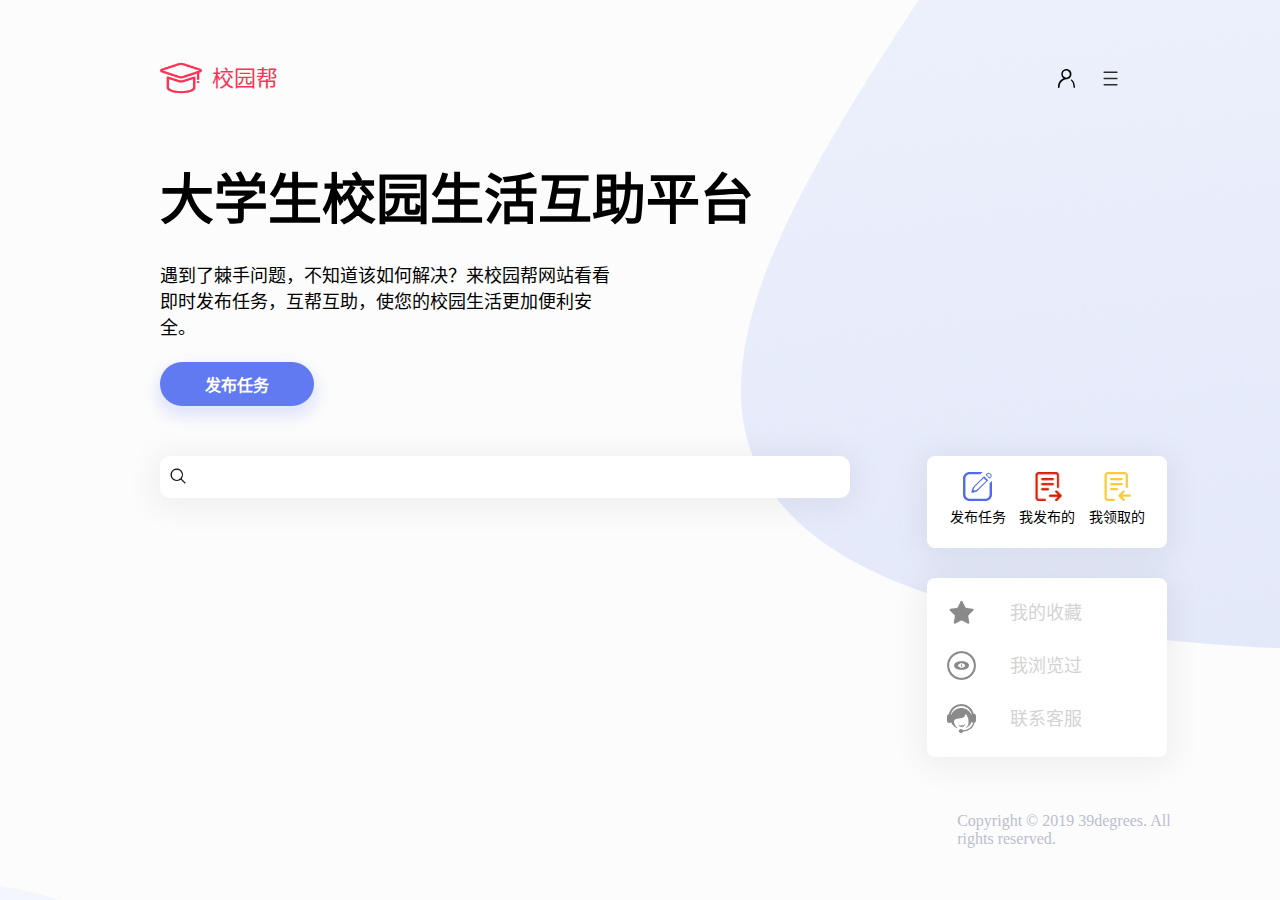
==== commit 565a2781: "autocomplete="off"" ====
--- a/templates/index.html
+++ b/templates/index.html
@@ -1,214 +1,92 @@
 <!DOCTYPE html>
-<html ng-app="app" lang="zh-cn">
+<html lang="zh-cn">
 <head>
-    <title></title>
+    <title>校园帮</title>
     <meta charset="utf-8">
     <meta name="viewport" content="width=device-width,initial-scale=1"/>
-    <link rel="stylesheet" type="text/css" href="../static/wui-date/css/wui.min.css">
-    <link rel="stylesheet" type="text/css" href="../static/css/index.css">
-    <script src="../static/js/jquery-3.3.1.min.js"></script>
-    <script src="../static/js/jquery.ajax.csrf.js"></script>
-    <script src="../static/js/jquery.md5.js"></script>
-    <script src="../static/wui-date/js/angular.min.js"></script>
-    <script src="../static/wui-date/js/wui-date.js"></script>
-    <script src="../static/js/index.js"></script>
-
+    <link rel="stylesheet" type="text/css" href="/static/css/index.css">
+    <script src="/static/js/jquery-3.3.1.min.js"></script>
+    <script src="/static/js/jquery.ajax.csrf.js"></script>
+    <script src="/static/js/index.js"></script>
 </head>
 <body>
-<nav><!--导航栏-->
-    <div class="nav-">
-        <div class="logo">
-            <div class="logo-img">
-            </div>
-            <div class="logo-text">
-                校园帮
+    <div class="index">
+        <div class="navigator">
+           <nav>
+                <img alt="login" src="/static/img/logo-red.png">
+                <div>校园帮</div>
+            </nav>
+            <div class="navigator-menu">
+                <img alt="user-icon" src="/static/img/user.svg" onclick="window.location.href='/user/user_info'">
+                <img alt="menu-icon" src="/static/img/navigator.svg">
             </div>
         </div>
-    </div><!--导航栏LOGO-->
-    <div class="research-" style="display: none;" id="nav_research">
-        <form>
-            <label for="research_keyword"></label><input type="text" class="research-text" id="research_keyword">
-            <input type="button" class="research-btn" id="btn_research">
-        </form>
-    </div><!--导航栏搜索框-->
-    <div class="icon-">
-        <div class="icon-notice" id="icon_notice"></div>
-        <div class="icon-message" id="icon_message"></div>
-        <div class="icon-personal" title="账户" id="icon_personal"></div>
-        <a class="icon-logout" title="注销" href="/user/logout" id="icon_logout" hidden></a>
-    </div><!--导航栏右侧小图标-->
-</nav><!--导航条结束-->
-<div class="roll-giant">
-    <img class="roll-giant-img" src="../static/img/gaint01.png" alt="首页图片">
-    <div class="research-" style="display: inline;" id="roll_giant_research">
-        <form>
-            <label for="research_keyword_gaint"></label><input type="text" class="research-text" id="research_keyword_gaint">
-            <input type="button" class="research-btn" id="btn_research_gaint">
-        </form>
-    </div><!--巨幕图片搜索框-->
-</div><!--巨幕图片-->
-
-<div class="content">
-    <div class="content-task"><!--任务列表块-->
-        <div class="divide-task">
-            <div class="divide-item divide-option" id="divide-sug">推荐</div>
-            <div class="divide-item" id="divide-col">关注</div>
-        </div><!--划分任务-->
-        <div id="task_list">
-            <p>任务列表，加载中...</p>
+        <div class="index-title">
+            大学生校园生活互助平台
         </div>
-
-    </div>
-    <div class="content-tool" id="tool">
-        <div class="tool01">
-            <div class="tool01-release" id="btn_add_task">
-                <div class="tool01-release-img"></div>
-                <div class="tool01-release-text">发布任务</div>
+        <div class="index-discrible">
+            遇到了棘手问题，不知道该如何解决？来校园帮网站看看 即时发布任务，互帮互助，使您的校园生活更加便利安全。
+        </div>
+        <div class="add-task">
+            <button onclick="window.location.href='/create_task'">发布任务</button>
+        </div>
+        <div class="content">
+            <div class="content-left">
+                <div class="search">
+                    <form>
+                        <label for="research_keyword">
+                            <img alt="search-icon" src="/static/img/search.png" id="btn_research">
+                        </label>
+                        <input type="text" autocomplete="off" id="research_keyword">
+                    </form>
+                </div>
+                <div id="task_list" class="task-list">
+                </div>
             </div>
-            <div class="tool01-wait" id="btn_task_backlog">
-                <div class="tool01-wait-img"></div>
-                <div class="tool01-wait-text">待办</div>
-            </div>
-            <div class="tool01-finished" id="btn_task_over">
-                <div class="tool01-finished-img"></div>
-                <div class="tool01-finished-text">已完成</div>
-            </div>
-        </div>
-        <div class="tool02">
-            <div class="tool02-item">
-                <div class="tool02-co-img"></div>
-                <div class="tool02-item-text">我的收藏</div>
-            </div>
-            <div class="tool02-item">
-                <div class="tool02-his-img"></div>
-                <div class="tool02-item-text">我浏览过</div>
-            </div>
-            <div class="tool02-item" id="btn_ser">
-                <div class="tool02-ser-img"></div>
-                <div class="tool02-item-text">联系客服</div>
+            <div class="content-right">
+                <div class="content-action">
+                    <div class="test-status">
+                        <div class="status" onclick="window.location.href='/create_task'">
+                            <img src="/static/img/add-task.svg"/>
+                            <span>发布任务</span>
+                        </div>
+                        <div class="status" onclick="window.location.href = '/user/user_info?task=true'">
+                            <img src="/static/img/fb.png"/>
+                            <span>我发布的</span>
+                        </div>
+                        <div class="status" onclick="window.location.href = '/user/user_info?task=true'">
+                            <img src="/static/img/my-task.svg"/>
+                            <span>我领取的</span>
+                        </div>
+                    </div>
+                    <div class="status-list">
+                        <ul>
+                            <li>
+                                <img src="/static/img/collect02.png">
+                                <span>我的收藏</span>
+                            </li>
+                            <li>
+                                <img src="/static/img/histroy.png">
+                                <span>我浏览过</span>
+                            </li>
+                            <li>
+                                <img src="/static/img/service.png">
+                                <span>联系客服</span>
+                            </li>
+                        </ul>
+                    </div>
+                </div>
+                <div class="brand">
+                    Copyright © 2019 39degrees. All rights reserved.
+                </div>
             </div>
         </div>
     </div>
-</div>
-
-<script>
-    {#  发布任务时间输入组件  #}
-    const app = angular.module('app', ["wui.date"]);
-</script>
-<!-- 下面是模态框 -->
-
-<div hidden id="login">
-    <!--登陆模态框-->
-    <div class="curtain" id="login_curtain">
-    </div>
-    <div class="modal-position login-shape" id="login_inner">
-        <form>
-            <div class="login-img">
-            </div>
-            <div class="login-title">
-                账号登陆
-            </div>
-            <div class="user-name">
-                <label for="user_name">用户名</label>
-                <input type="text" maxlength="10" name="user_name" id="user_name">
-            </div>
-            <div class="user-psd">
-                <label for="user_psd">密码</label>
-                <input type="password" maxlength="63" name="user_psd" id="user_psd">
-            </div>
-            <div class="identify-code">
-                <label for="identify_code">验证码</label>
-                <input type="text" maxlength="8" name="identify_code" id="identify_code">
-            </div>
-            <div class="identity">
-                <img id="identity" hidden alt='图片验证码' src="">
-            </div>
-            <button class="login-btn" type="button" id="btn_login">
-                登陆
-            </button>
-            <div class="login-menu">
-                <div class="rem-psd">
-                    <label for="keep_login">记住我</label>
-                    <input type="checkbox" name="keep_login" value="true" id="keep_login"/>
-                </div>
-                <div class="for-psd"><a href="/user/reset_password_by_phone">忘记密码</a></div>
-                <div class="free-reg"><a href="/user/register">免费注册</a></div>
-            </div>
-        </form>
-    </div>
-</div><!-- 登陆 -->
-
-
-<div hidden id="modal_add_task">
-    <div class="curtain" id="modal_add_task_curtain"></div>
-    <div class="modal-position add-task-shape">
-        <div class="add-task-title">
-            <div class="add-title text-green">
-                发布任务
-            </div>
-            <div class="add-close" id="add_close"></div>
-        </div>
-        <div class="theme-task-title">
-            <input class="task-theme" type="text" maxlength="63" id="task_theme"/>
-            <div class="theme-img"></div>
-            <label for="task_theme"><div class="theme-text text-blue">主题</div></label>
-        </div>
-        <div class="add-task-content">
-            <label for="task_detail"></label><textarea class="add-content div-inline-block" cols="40" rows="4" maxlength="1023"
-                                                       id="task_detail"></textarea>
-        </div>
-        <div class="add-task-demand">
-            <div class="icon-price add-task-icon-price"></div>
-            <label for="task_price"
-                   class="add-task-demand-text add-task-demand-price text-yellow div-inline-block">赏金</label>
-            <input type="text" maxlength="5"
-                   onKeypress="if (event.keyCode < 48 || event.keyCode > 57) event.returnValue = false;"
-                   class="task-price div-inline-block" id="task_price"/>
-            <div class="add-task-icon-time div-inline-block"></div>
-            <label for="task_deadline" class="add-task-price text-red div-inline-block">截止日期</label>
-            <wui-date class="task-deadtime div-inline-block" format="yyyy-mm-dd hh:mm" placeholder="请选择或输入日期"
-                      id="task_deadline" ng-model="task_deadline" position="top">
-            </wui-date>
-            <ul class="drop-down-posi div-inline-block">
-                <li class="drop-down div-inline-block">
-                    <div class="div-inline-block img-all back-open"></div>
-                    <div style="display: inline-block;" id="btn_visible">公开</div>
-                    <ul class="down-content" hidden id="visible_list">
-                        <li style="display: block" id="visible_all">
-                            <div class="div-inline-block img-all back-all"></div>
-                            公开
-                        </li>
-                        <li style="display: block" id="visible_male">
-                            <div class="div-inline-block img-all back-man"></div>
-                            仅男生可见
-                        </li>
-                        <li style="display: block" id="visible_female">
-                            <div class="div-inline-block img-all back-woman"></div>
-                            仅女生可见
-                        </li>
-                    </ul>
-                </li>
-            </ul>
-            <button type="button" class="add-task-btn div-inline-block" id="btn_add_task_submit">发布</button>
-        </div>
-    </div>
-
-</div><!-- 发布任务 -->
-</body>
-</html>
 
 
 
 
 
 
-
-
-
-
-
-
-
-
-
-
+</body>
+</html>--- a/static/css/index.css
+++ b/static/css/index.css
@@ -1,852 +1,430 @@
+/*
+    nav
+    .index-title
+    .index-discrible
+    .add-task
+    .content
+        content-left
+            search
+        content-right
+            content-action
+            status-list
+            brand
+*/
+
+
 body, div, nav, ul, li {
     padding: 0;
     margin: 0;
 }
 
-ul {
-    list-style: none;
-}
-
 body {
-    background-color: #f6f6f6; /*网页底色*/
-    overflow-y: scroll;
-    min-width: 1000px;
-    /*设置文字不能被选中*/
-    -moz-user-select: none; /*火狐*/
-    -webkit-user-select: none; /*webkit浏览器*/
-    -ms-user-select: none; /*IE10*/
-    user-select: none;
-}
-.display-inline-block-style{
-	display: inline-block;
-	vertical-align: top;
-    -moz-box-sizing: border-box; /*Firefox3.5+*/
-    -webkit-box-sizing: border-box; /*Safari3.2+*/
-    box-sizing: border-box;
-}
-
-input {
-    border: 1px solid lightgrey;
+    display: flex;
+    align-items: center;
+    flex-direction: column;
+    overflow-y: auto;
+    background-image: url(../img/background.png);
+    min-width: 1080px;
+}
+
+body::-webkit-scrollbar {
+    width: 14px;
+    background-color: #eee;
+}
+
+body::-webkit-scrollbar-track {
+    background-color: #eee;
+    border-radius: 14px;
+}
+
+body::-webkit-scrollbar-thumb {
+    background: #999;
+    border-radius: 14px;
+}
+
+/*index*/
+.index {
+    margin: 0 20px;
+    max-width: 1280px;
+    display: flex;
+    align-items: flex-start;
+    flex-direction: column;
+}
+
+
+/*global*/
+/*
+*/
+button, input {
     outline: none;
-}
-
-/*input type="number"时去掉上下按钮*/
-input::-webkit-outer-spin-button,
-input::-webkit-inner-spin-button {
-    -webkit-appearance: none;
-}
-
-input[type="number"] {
-    -moz-appearance: textfield;
-}
-
-.div-inline-block {
-    display: inline-block;
-    vertical-align: top;
-    -moz-box-sizing: border-box; /*Firefox3.5+*/
-    -webkit-box-sizing: border-box; /*Safari3.2+*/
-    box-sizing: border-box;
-}
-
-/*导航栏*/
-nav {
-    position: fixed;
-    top: 0;
-    left: 0;
-    height: 60px;
-    width: 100%;
-    background-color: #17241D;
-    z-index: 20;
-    color: white;
-    min-width: 1000px;
-}
-
-/*超链接的默认样式 */
-a:link {
-    color: grey;
-    text-decoration: none;
-}
-
-/*访问过的（已经看过的）链接样式*/
-a:visited {
-    color: grey;
-}
-
-/*鼠标处于鼠标悬停状态的链接样式 */
-a:hover {
-    color: grey;
-}
-
-/*当鼠标左键按下时，被激活（就是鼠标按下去那一瞬间）的链接样式。 */
-a:active {
-    color: grey;
-}
-
-.nav- {
-    position: relative;
-    height: 100%;
-    width: 95%;
-    margin: 0 auto;
-}
-
-.logo {
-    position: absolute;
-    top: 8px;
-    left: 0;
-    height: 100%;
-    width: 180px;
-}
-
-.logo-img {
-    position: absolute;
-    top: 0;
-    left: 0;
-    height: 50px;
-    width: 50px;
-    background: url(../img/nav-logo.png) no-repeat;
-    background-size: 100%;
-}
-
-.logo-text {
-    position: absolute;
-    top: 0;
-    left: 51px;
-    height: 50px;
-    width: 124px;
-    font-size: 32px;
-}
-
-/*Logo样式*/
-.research- {
-    position: absolute;
-    top: 6px;
-    left: 35%;
-    width: 200px;
-    height: 100%;
-}
-
-.research-text, .research {
-    background: transparent;
-}
-
-.research-text {
-    position: absolute;
-    top: 12px;
-    left: 0;
-    width: 175px;
-    height: 20px;
-    color: white;
-    padding-left: 16px;
-    padding-right: 13px;
-    border: 1px solid white;
-    border-right: 0;
-    border-radius: 4px 0 0 4px;
-    outline: none;
-}
-
-.research-btn {
-    position: absolute;
-    top: 12px;
-    left: 190px;
-    height: 24px;
-    width: 26px;
-    border: 1px solid white;
-    border-left: 0;
-    border-radius: 0 4px 4px 0;
-    background: url(../img/research.png) no-repeat;
-    background-size: 95%;
-}
-
-/*搜索框样式*/
-.icon- {
-    position: absolute;
-    top: 16px;
-    right: 100px;
-    width: 210px;
-    height: 100%;
-    margin-right: 30px;
-}
-
-.icon-notice, .icon-message, .icon-personal,.icon-logout {
-    width: 30px;
-    height: 30px;
-}
-
-.icon-notice {
-    position: absolute;
-    top: 0;
-    left: 0;
-    background: url(../img/notice.png) no-repeat;
-    background-size: 80%;
-}
-
-.icon-notice:hover{
-    background: url(../img/notice-hover.png) no-repeat;
-    background-size: 80%;
-}
-
-.icon-message {
-    position: absolute;
-    top: 0;
-    left: 60px;
-    background: url(../img/message.png) no-repeat;
-    background-size: 80%;
-}
-.icon-message:hover{
-    background: url(../img/message-hover.png) no-repeat;
-    background-size: 80%;
-}
-.icon-personal {
-    position: absolute;
-    top: 0;
-    left: 120px;
-    background: url(../img/user.png) no-repeat;
-    background-size: 80%;
-}
-.icon-personal:hover{
-    background: url(../img/personal-hover.png) no-repeat;
-    background-size: 80%;
-}
-.icon-logout{
-    position: absolute;
-    top: 0;
-    left: 180px;
-    background: url(../img/logout.png) no-repeat;
-    background-size: 80%;
-}
-.icon-logout:hover{
-    background: url(../img/logout-hover.png) no-repeat;
-    background-size: 80%;
-}
-/*导航栏右侧小图标样式*/
-.roll-giant {
-    margin-top: 60px;
-    width: 100%;
-}
-
-.roll-giant-img {
-    position: absolute;
-    width: 100%;
-    height: auto;
-    min-width: 1000px;
-}
-
-.roll-giant form {
-    position: absolute;
-    top: 180px;
-}
-
-/*巨幕样式*/
-.content {
-    margin: 10px 0 0 0;
-    width: 100%;
-    height: auto;
-}
-
-.content-task {
-    display: inline-block;
-    vertical-align: top;
-    margin-left: 15%;
-    margin-right: 10px;
-    margin-top: 0;
-    width: 50%;
-    height: 100%;
-    background-color: white;
-    padding-left: 12px;
-    padding-right: 12px;
-    padding-top: 6px;
-}
-
-.divide-task {
-    display: inline-block;
-    height: 30px;
-    width: 100%;
-}
-
-.divide-item {
-    display: inline-block;
-    margin-right: 8px;
-    margin-top: 3px;
-    font-size: 17px;
-    font-weight: 500;
-}
-
-.divide-option {
-    border-bottom: 3px solid #00afff;
-    font-weight: 600;
-}
-
-
-.task- {
-    display: block;
-    width: 100%;
-    border-bottom: 5px solid #e6e6e6;
-    margin-top: 8px;
-    padding-bottom: 10px;
-}
-
-.task-title {
-    display: inline-block;
-    width: 100%;
-    margin: 10px;
-    height: 1em;
-    font-weight: 600;
-    font-size: 23px;
-    line-height: 16px;
-}
-
-.task-body {
-
-}
-
-.task-img {
-    display: inline-block;
-    width: 40%;
-    height: auto;
-}
-
-.task-des {
-    display: inline-block;
-    vertical-align: top;
-    width: 55%;
-    height: 100%;
-}
-
-.task-des-inf {
-    display: block;
-    width: 100%;
-    height: 210px;
-}
-
-.task-icon {
-    margin-left: 50%;
-    display: block;
-    width: 100%;
-    height: 33px;
-}
-
-.task-icon-item {
-    display: inline-block;
-    width: 30px;
-    height: 30px;
-    margin-left: 13px;
-}
-.task-price-text{
-    display: inline-block;
-    padding-top: 4px;
-    width: 30px;
-    height: 30px;
-    font-size: 17px;
-    text-align: center;
-    color:gold;
-}
-.content-tool {
-    display: inline-block;
-    width: 250px;
-    height: 400px;
-}
-
-.content-tool-hang {
-    position: fixed;
-    top: 70px;
-}
-
-.tool01 {
-    position: relative;
-    top: 0;
-    left: 0;
-    width: 100%;
-    height: 55px;
-    background-color: white;
-}
-
-.tool01-release {
-    position: absolute;
-    width: 85px;
-    height: 55px;
-}
-.tool01-wait{
-    position: absolute;
-    left: 81px;
-    width: 86px;
-    height: 55px;
-}
-.tool01-finished {
-    position: absolute;
-    left: 162px;
-    width: 87px;
-    height: 55px;
-}
-
-.tool01-release:hover{
-    background: lightgrey;
-       color:#d91f06;
-}
-.tool01-wait:hover{
-    background: lightgrey;
-    color:#ffcb39;
-}
-.tool01-finished:hover{
-    background: lightgrey;
-    color: #1f88db;
-}
-.tool01-release-img, .tool01-wait-img, .tool01-finished-img {
-    position: absolute;
-    top: 3px;
-    left: 25px;
-    width: 30px;
-    height: 30px;
-}
-
-.tool01-release-img {
-    background: url(../img/releasefor.png) no-repeat;
-    background-size: 95%;
-}
-
-.tool01-wait-img {
-    background: url(../img/waitfor.png) no-repeat;
-    background-size: 95%;
-}
-
-.tool01-finished-img {
-    background: url(../img/finishedfor.png) no-repeat;
-    background-size: 95%;
-}
-
-.tool01-release-text, .tool01-wait-text, .tool01-finished-text {
-    position: relative;
-    top: 33px;
-    left: 15px;
-    width: 100%;
-    height: 12px;
-    font-size: 11px;
-}
-.tool01-wait-text {
-    margin-left: 13px;
-}
-
-.tool01-finished-text {
-    margin-left: 7px;
-}
-
-.tool02 {
-    position: relative;
-    padding: 10px 0;
-    color: grey;
-    width: 100%;
-    height: 140px;
-    background: white;
-    font-size: 20px;
-}
-
-.tool02-item {
-    padding: 10px 40px;
-}
-
-.tool02-item:hover{
-    background: #f6f6f6;
-}
-
-.tool02-item-text {
-    display: inline-block;
-    vertical-align: top;
-}
-
-.tool02-item-text/*:hover*/{
-    color: lightgrey;
-}
-
-.tool02-co-img, .tool02-his-img, .tool02-ser-img {
-    display: inline-block;
-    width: 25px;
-    height: 25px;
-}
-
-.tool02-co-img {
-    background: url(../img/collect02.png) no-repeat;
-    background-size: 100%;
-}
-
-.tool02-his-img {
-    background: url(../img/histroy.png) no-repeat;
-    background-size: 100%;
-}
-
-.tool02-ser-img {
-    background: url(../img/service.png) no-repeat;
-    background-size: 100%;
-}
-/*#bfd197*/
-/*工具栏样式*/
-.curtain {
-    position: fixed;
-    top: 0;
-    left: 0;
-    width: 100%;
-    height: 100%;
-    background-color: rgba(0, 0, 0, 0.5);
-    z-index: 40;
-}
-
-.modal-position {
-    position: fixed;
-    top: 50%;
-    left: 50%;
-    margin: -260px 0 0 -245px;
-    padding: 60px;
-    z-index: 60;
-    background: white;
-}
-
-.login-shape {
-    width: 370px;
-    height: 400px;
-    border: 7px solid #bfd197;
-}
-
-.login-img {
-    position: absolute;
-    top: -23px;
-    right: -19px;
-    width: 140px;
-    height: 120px;
-    background: url(../img/login-img.png) no-repeat;
-    background-size: 95%;
-}
-
-.login-title {
-    padding-top: 5px;
-    font-size: 36px;
-}
-
-.user-name,.user-psd,.identify-code {
-    margin-top: 30px;
-    font-size: 17px;
-    color: grey;
-    line-height: 170%;
-    font-weight: 500;
-}
-
-.user-name input, .user-psd input, .identify-code input {
-    width: 100%;
-    font-size: 20px;
-    height: 25px;
-    border: none;
-    border-bottom: 1px solid grey;
-    display: block;
-    outline: none;
-}
-
-.identify-code {
-    width: 35%;
-}
-
-.identity {
-    position: absolute;
-    top: 320px;
-    left: 210px;
-    width: 150px;
-    height: 55px;
-}
-
-.login-btn {
-    margin-top: 30px;
-    height: 40px;
-    display: block;
-    width: 100%;
-    background-color: #bfd197;
-    border: none;
-    border-radius: 13px;
-    outline: none;
-}
-
-
-.rem-psd, .for-psd, .free-reg {
-    display: inline-block;
-    margin-top: 12px;
-    margin-right: 15px;
-    letter-spacing: 2px;
-    height: 20px;
-    width: 85px;
-    color: #999999;
-    border-right: 1px solid #999999;
-}
-
-.rem-psd {
-    margin-left: 17px;
-}
-
-.rem-psd input {
-    height: 13px;
-    width: 13px;
-    outline: none;
-}
-
-.free-reg {
     border: 0;
 }
 
-/*login模态框样式*/
-
-.add-task-shape {
-    position: fixed;
-    display: inline-block;
-    left: 50%;
-    top: 50%;
-    width: 700px;
-    height: 300px;
-    margin: -160px 0 0 -310px;
-    padding: 10px;
-    border: 7px none #bfd197;
-    border-top-style: solid;
-}
-
-.text-green {
-    color: #bfd197;
-    /*font-family: "黑体";*/
-}
-
-.text-blue {
-    color: #69A6FF;
-}
-
-.text-yellow {
-    color: #FFA836;
-}
-
-.text-red {
-    color: #E37167;
-}
-
-.add-task-title {
-    display: inline-block;
-    height: 1.3em;
-    width: 100%;
-}
-
-.add-title {
-    display: inline-block;
-    width: 92%;
-    margin-right: 25px;
-    height: 1.3em;
-    font-size: 1.2em;
-    text-align: left;
-}
-
-.add-close {
-    display: inline-block;
-    width: 14px;
-    height: 14px;
-    background: url(../img/close.png) no-repeat;
-    background-size: 100%;
-}
-
-.theme-task-title {
-    display: inline-block;
-    width: 100%;
-    margin-top: 12px;
-    height: 1.5em;
-}
-
-.task-theme {
-    display: inline-block;
-    vertical-align: top;
-    width: 81%;
-    height: 1.5em;
-    background: transparent;
-    padding-left: 12px;
-    border: 1px solid lightgrey;
-    outline: none;
-}
-
-.theme-img {
-    display: inline-block;
-    width: 20px;
-    height: 20px;
-    background: url(../img/theme.png) no-repeat;
-    background-size: 110%;
-}
-
-.theme-text {
-    display: inline-block;
-    vertical-align: top;
-    height: 1.5em;
-    width: auto;
-    font-size: 1em;
-    font-weight: 500;
-}
-
-.add-task-content {
-    display: inline-block;
-    margin-top: 12px;
-    width: 100%;
-    height: 60%;
-}
-
-.add-content {
-    padding: 15px;
-    width: 100%;
-    height: 100%;
-    font-size: 1.2em;
-    line-height: 120%;
-    outline: none;
-}
-
-.add-task-demand {
-    display: inline-block;
-    margin-top: 8px;
-    width: 100%;
-    height: 1.7em;
-}
-
-.add-task-demand-price {
-    background-size: 75%;
-
-}
-
-.add-task-demand-text {
-    text-align: left;
-    margin-top: 2px;
-    height: 1.2em;
-    font-size: 0.95em;
-    font-weight: 500;
-}
-
-.task-price {
-    width: 4em;
-    height: 1.7em;
-    padding-left: 3px;
-    background: transparent;
-}
-
-.add-task-icon-time {
-    display: inline-block;
+li {
     margin: 0;
     padding: 0;
-    width: 28px;
-    height: 28px;
-    background: url(../img/time.png) no-repeat 8px 0;
-    background-size: 75%;
-}
-
-.task-deadtime {
-    width: 11em;
-    height: 1.7em;
-    padding-left: 7px;
-    background: transparent;
-}
-
-.drop-down-posi {
-    width: 8em;
-    height: 1.7em;
+    list-style: none
+}
+
+/*nav*/
+nav {
+    display: inline-flex;
+    flex-direction: row;
+    padding: 60px 0;
+}
+
+nav img {
+    width: 42px;
+    height: 36px;
+    margin-right: 10px;
+}
+
+nav div {
+    width: 66px;
+    height: 23px;
+    font-size: 22px;
+    font-family: FZZongYi-M05S;
+    font-weight: 400;
+    color: rgba(250, 52, 85, 1);
+}
+
+/*nav end*/
+
+.navigator {
+    width: 100%;
+    display: flex;
+    justify-content: space-between;
+}
+
+.navigator-menu {
+    display: flex;
+    margin: auto 0 auto 0;
+}
+
+.navigator-menu img {
+    height: 19px;
+    margin-left: 25px;
+}
+
+.index-title {
+    width: 600px;
+    height: 55px;
+    font-size: 54px;
+    font-family: Microsoft YaHei;
+    font-weight: bold;
+    color: rgba(0, 0, 0, 1);
+    padding-bottom: 50px;
+}
+
+.index-discrible {
+    width: 461px;
+    height: 51px;
+    font-size: 18px;
+    font-family: Microsoft YaHei;
+    font-weight: 400;
+    color: rgba(0, 0, 0, 1);
+    padding-bottom: 50px;
+}
+
+.add-task {
+    padding-bottom: 50px;
+}
+
+.add-task button {
+    width: 154px;
+    height: 44px;
+    background: #617AF1;
+    border-radius: 32px;
+    box-shadow: 0 8px 14px 4px rgba(80, 107, 240, 0.15);
     font-size: 16px;
-    margin-left: 7%;
-    padding-top: 4px;
-    color: black;
-    font-weight: 500;
-}
-
-.drop-down {
-    width: 10em;
-}
-
-.down-content {
-    background: white;
-    box-shadow: 2px 2px 1px #888888;
-    padding :12px 4px;
-}
-
-.img-all {
-    width: 23px;
-    height: 23px;
-}
-
-.back-open {
-    background: url("../img/down.png") no-repeat 0 4px;
-    background-size: 82%;
-}
-
-.back-all {
-    background: url("../img/all.png") no-repeat 0 4px;
-    background-size: 82%;
-}
-
-.back-man {
-    background: url("../img/man.png") no-repeat 0 4px;
-    background-size: 82%;
-}
-
-.back-woman {
-    background: url("../img/woman.png") no-repeat 0 4px;
-    background-size: 82%;
-}
-
-.add-task-btn {
-    width: 5em;
-    height: 1.7em;
-    background: red;
-    border: 0;
-    color: white;
-    font-size: 1em;
-    text-align: center;
-    padding-top: 2px;
-}
-
-.down-content li {
-    padding-left: 1em;
-    margin-top: 4px;
-}
-
-.down-content li:hover {
-    background: lightcyan;
-}
-
-/*找回密码*/
-/*表单总样式*/
-.update-psd-form{
-    display:block ;
+    font-family: Microsoft YaHei;
+    font-weight: bold;
+    color: rgba(255, 255, 255, 1);
+}
+
+/*end of head */
+
+
+.content {
+    max-width: 1280px;
+    display: inline-flex;
+    flex-direction: row;
+}
+
+.content-left {
+    min-width: 700px;
+    width: 73%;
+    padding-right: 7%;
+}
+
+.content-right {
+    min-width: 240px;
+    width: 20%;
+}
+
+
+.search {
+    width: calc(100% - 10px);
+    background: rgba(255, 255, 255, 1);
+    box-shadow: 0 4px 32px 6px rgba(0, 0, 0, 0.06);
+    border-radius: 10px;
+}
+
+.search img {
+    margin-top: 2px;
+    padding: 8px;
+    height: 20px;
+    width: 20px;
+}
+
+.search input {
+    width: 85%;
+    margin-top: 2px;
+    height: 40px;
+    vertical-align: top;
+    padding: 0 20px 0 20px;
+    font-size: 16px;
+}
+
+.content-action {
     width: 100%;
-    height: 340px;
-}
-.update-psd-div-input{
-    display: block;
-    margin-top: 12%;
+}
+
+.test-status {
+    display: flex;
+    justify-content: space-around;
+    width: calc(100% - 32px);
+    padding: 16px;
+    background-color: #ffffff;
+    box-shadow: 0 4px 32px 6px rgba(0, 0, 0, 0.06);
+    border-radius: 8px;
+}
+
+.status {
+    display: inline-flex;
+    flex-direction: column;
+    padding: 0 6px 6px 6px;
+}
+
+.status:hover:first-child {
+    color: #526df0;
+}
+
+.status:hover {
+    color: #da2811;
+}
+
+.status:hover:last-child {
+    color: #ffcc40;
+}
+
+.status img {
+    padding: 0 0 5px 0;
+    width: 29px;
+    margin: auto;
+    height: 29px;
+}
+
+.status span {
+    font-size: 14px;
+    margin: auto;
+}
+
+.status-list {
     width: 100%;
-    height: 20px;
-}
-.update-psd-div-input label{
-    display: inline-block;
-    color: grey;
-    font-size: 17px;
-    font-weight: 500;
-}
-.update-psd-div-input input{
-    display: inline-block;
-    width: 60%;
-    border:0;
-    margin-left: 5%;
-    border-bottom: 1px solid lightgrey;
-}
-.update-psd-button{
-    display: block;
-    border: none;
-    background: #bfd009;
-    width: 70%;
-    height: 50px;
-    border-radius: 5px;
-    margin:60px auto 0;
-    color: white;
-    font-size: 17px;
-    text-indent: 2px;
-    font-weight: 500;
-}
-.check-button {
-    background: none;
-    height: 25px;
-    outline: none;
-    border: 1px solid lightgrey;
-    color: grey;
-    border-radius: 3px;
-}
-
-
+    margin-top: 30px;
+    background-color: #ffffff;
+    box-shadow: 0 4px 32px 6px rgba(0, 0, 0, 0.06);
+    border-radius: 8px;
+    padding: 10px 0;
+}
+
+.status-list li {
+    color: lightgrey;
+    padding: 10px 20px;
+}
+
+.status-list li:hover {
+    background-color: #f6f6f6;
+}
+
+.status-list img {
+    width: 29px;
+    height: 29px;
+    padding-right: 30px;
+}
+
+.status-list span {
+    vertical-align: top;
+    font-size: 18px;
+}
+
+
+.brand {
+    width: 230px;
+    height: 45px;
+    font-size: 16px;
+    font-family: Microsoft YaHei;
+    font-weight: 400;
+    color: rgba(187, 191, 204, 1);
+    margin-top: 55px;
+    padding-left: 30px;
+}
+
+.task-list {
+    max-height: 600px;
+    margin: 55px 0 20px 0;
+    overflow: hidden;
+    padding-right: 10px;
+}
+
+.task-list:hover{
+    overflow-y: scroll;
+    padding-right: 0;
+}
+
+.task-list::-webkit-scrollbar {
+    width: 10px;
+    background-color: #eee;
+}
+
+.task-list::-webkit-scrollbar-track {
+    background-color: #eee;
+    border-radius: 10px;
+}
+
+.task-list::-webkit-scrollbar-thumb {
+    background: #999;
+    border-radius: 10px;
+}
+
+
+/*task-female背景红色*/
+/*task beijingbaise*/
+.task-female {
+    width: calc(100% - 44px);
+    display: inline-flex;
+    flex-direction: row;
+    padding: 22px;
+    margin-bottom: 20px;
+    background: rgba(250, 72, 102, 1);
+    box-shadow: 0px 4px 32px 6px rgba(0, 0, 0, 0.06);
+    border-radius: 10px;
+}
+
+.task-female img {
+    opacity: 0.4;
+    height: 45px;
+}
+
+.icon {
+    margin: auto;
+}
+
+.task-female-content {
+    width: 75%;
+}
+
+.task-female-content .time {
+    font-size: 14px;
+    font-family: Microsoft YaHei;
+    font-weight: 300;
+    color: rgba(255, 254, 254, 1);
+}
+
+.task-female-content .title {
+    font-size: 22px;
+    font-family: Microsoft YaHei;
+    font-weight: bold;
+    color: rgba(255, 255, 255, 1);
+}
+
+.task-female-content .money {
+    font-size: 22px;
+    font-family: Microsoft YaHei;
+    font-weight: bold;
+    color: rgba(255, 255, 255, 1);
+}
+
+
+.task {
+    width: calc(100% - 44px);
+    display: inline-flex;
+    flex-direction: row;
+    padding: 22px;
+    margin-bottom: 20px;
+    background: rgba(255, 255, 255, 1);
+    box-shadow: 0px 4px 32px 6px rgba(0, 0, 0, 0.06);
+    border-radius: 10px;
+}
+
+.task img {
+    height: 45px;
+}
+
+.task-content {
+    width: 75%;
+}
+
+.task-content .time {
+    font-size: 14px;
+    font-family: Microsoft YaHei;
+    font-weight: 300;
+    color: rgba(250, 72, 102, 1);
+}
+
+.task-content .title {
+    font-size: 22px;
+    font-family: Microsoft YaHei;
+    font-weight: bold;
+    color: rgba(250, 72, 102, 1);
+}
+
+.task-content .money {
+    font-size: 22px;
+    font-family: Microsoft YaHei;
+    font-weight: bold;
+    color: rgba(250, 72, 102, 1);
+}
+
+
+.task-male {
+    width: calc(100% - 44px);
+    display: inline-flex;
+    flex-direction: row;
+    padding: 22px;
+    margin-bottom: 20px;
+    background: rgba(97, 122, 241, 1);
+    box-shadow: 0 4px 32px 6px rgba(0, 0, 0, 0.06);
+    border-radius: 10px;
+}
+
+.task-male img {
+    opacity: 0.4;
+    height: 45px;
+}
+
+.task-male-content {
+    width: 75%;
+}
+
+.task-male-content .time {
+    font-size: 14px;
+    font-family: Microsoft YaHei;
+    font-weight: 300;
+    color: rgba(255, 254, 254, 1);
+}
+
+.task-male-content .title {
+    font-size: 22px;
+    font-family: Microsoft YaHei;
+    font-weight: bold;
+    color: rgba(255, 254, 254, 1);
+}
+
+.task-male-content .money {
+    font-size: 22px;
+    font-family: Microsoft YaHei;
+    font-weight: bold;
+    color: rgba(255, 254, 254, 1);
+}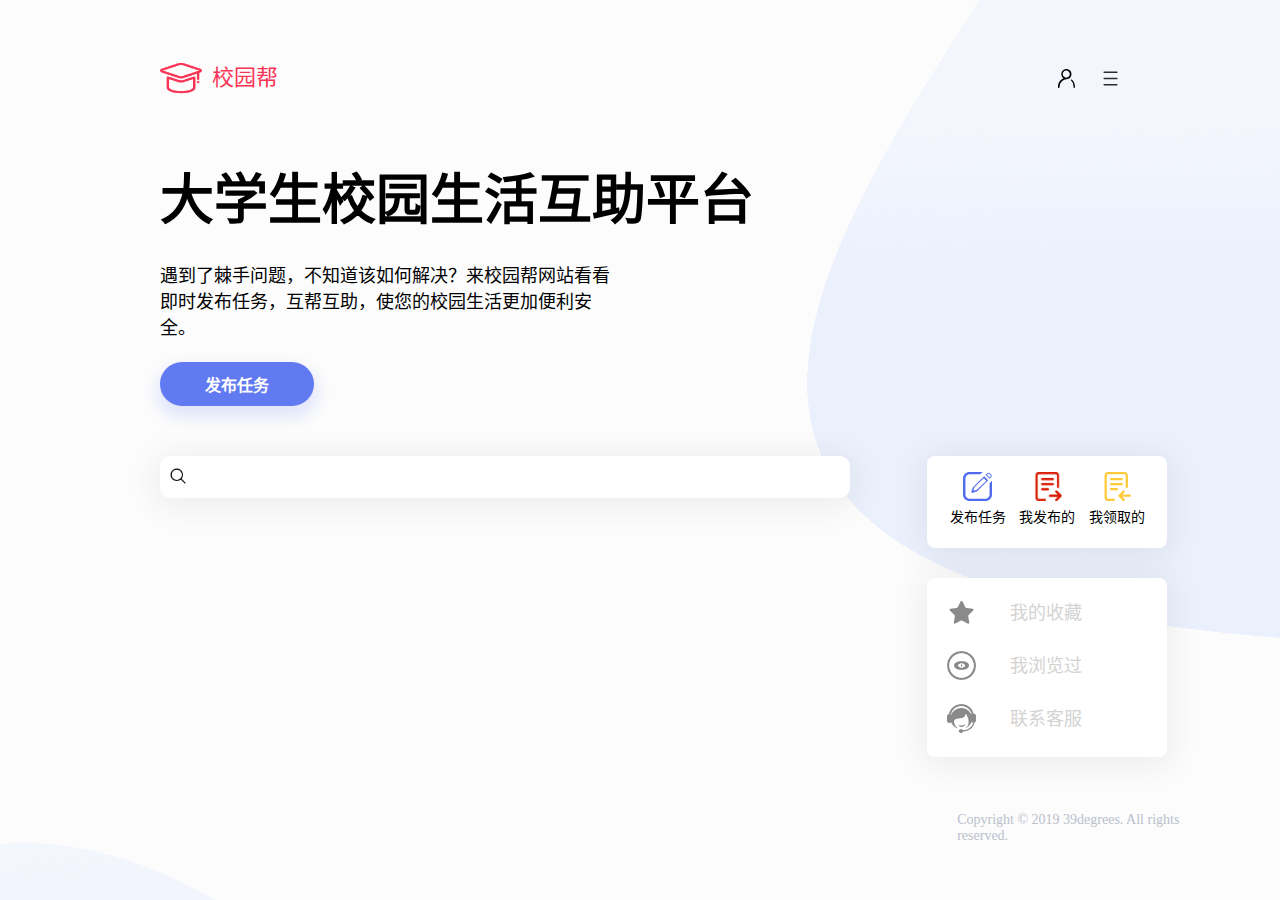
==== commit eb5b9434: "dev 2.0" ====
--- a/templates/index.html
+++ b/templates/index.html
@@ -12,13 +12,13 @@
 <body>
     <div class="index">
         <div class="navigator">
-           <nav>
-                <img alt="login" src="/static/img/logo-red.png">
+           <nav  onclick="window.location.href='/'">
+                <img alt="logo" src="/static/img/logo-red.png">
                 <div>校园帮</div>
             </nav>
             <div class="navigator-menu">
                 <img alt="user-icon" src="/static/img/user.svg" onclick="window.location.href='/user/user_info'">
-                <img alt="menu-icon" src="/static/img/navigator.svg">
+                <img alt="menu-icon" src="/static/img/navigator.svg" onclick="window.location.href='/nav'">
             </div>
         </div>
         <div class="index-title">
--- a/static/css/index.css
+++ b/static/css/index.css
@@ -23,7 +23,7 @@
     align-items: center;
     flex-direction: column;
     overflow-y: auto;
-    background-image: url(../img/background.png);
+    background: url(../img/background.png) no-repeat 0 0;
     min-width: 1080px;
 }
 
@@ -70,6 +70,7 @@
 nav {
     display: inline-flex;
     flex-direction: row;
+    align-items: center;
     padding: 60px 0;
 }
 
@@ -80,6 +81,7 @@
 }
 
 nav div {
+    line-height: 22px;
     width: 66px;
     height: 23px;
     font-size: 22px;
@@ -263,7 +265,7 @@
 .brand {
     width: 230px;
     height: 45px;
-    font-size: 16px;
+    font-size: 14px;
     font-family: Microsoft YaHei;
     font-weight: 400;
     color: rgba(187, 191, 204, 1);
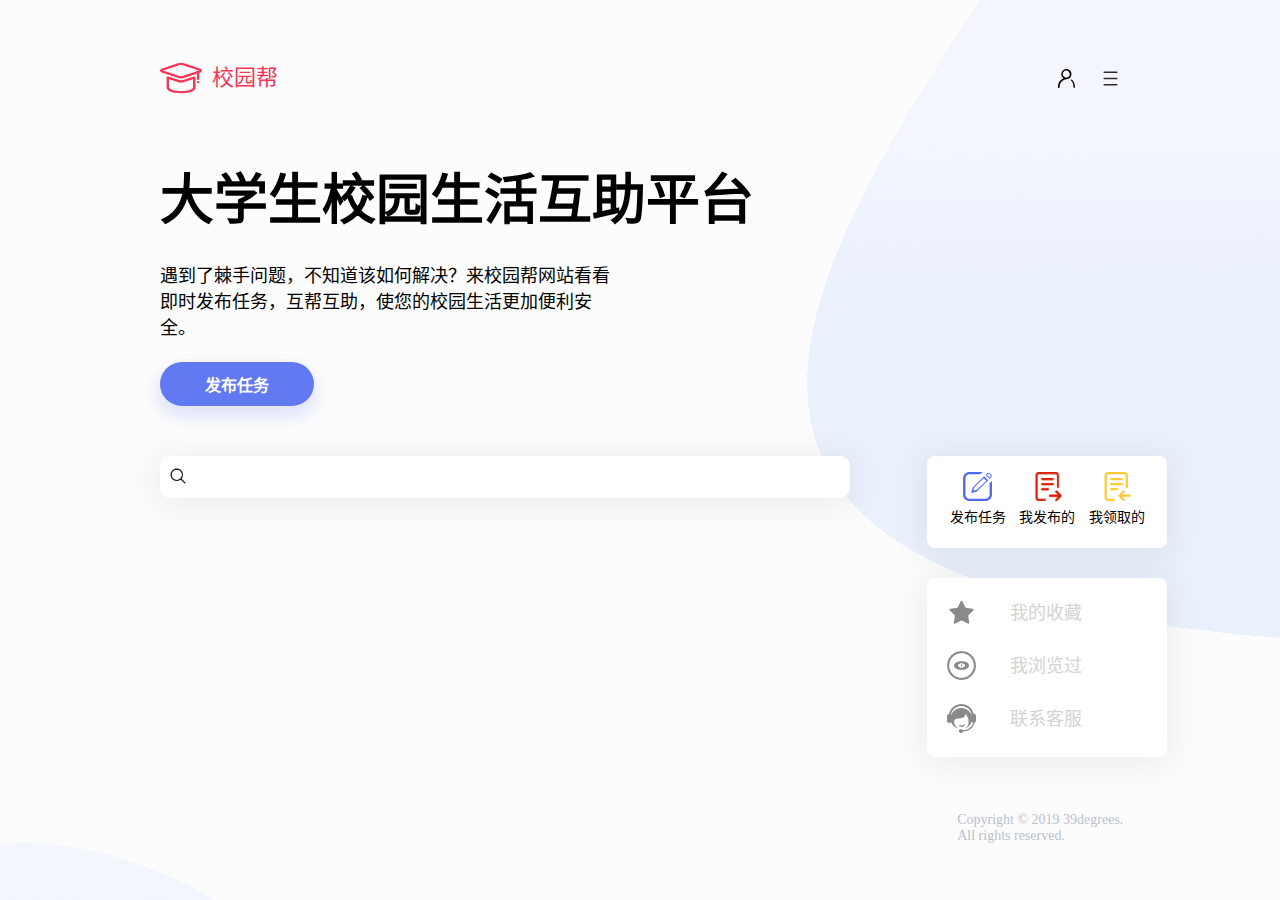
==== commit af496e43: "dev 2.3 fix and create collect function" ====
--- a/templates/index.html
+++ b/templates/index.html
@@ -54,14 +54,14 @@
                             <img src="/static/img/fb.png"/>
                             <span>我发布的</span>
                         </div>
-                        <div class="status" onclick="window.location.href = '/user/user_info?task=true'">
+                        <div class="status" onclick="window.location.href = '/user/user_info?accept_task=true'">
                             <img src="/static/img/my-task.svg"/>
                             <span>我领取的</span>
                         </div>
                     </div>
                     <div class="status-list">
                         <ul>
-                            <li>
+                            <li id="my_collect_tasks">
                                 <img src="/static/img/collect02.png">
                                 <span>我的收藏</span>
                             </li>
@@ -77,7 +77,7 @@
                     </div>
                 </div>
                 <div class="brand">
-                    Copyright © 2019 39degrees. All rights reserved.
+                    Copyright © 2019 39degrees.<br>All rights reserved.
                 </div>
             </div>
         </div>
--- a/static/css/index.css
+++ b/static/css/index.css
@@ -72,6 +72,7 @@
     flex-direction: row;
     align-items: center;
     padding: 60px 0;
+    cursor: pointer;
 }
 
 nav img {
@@ -206,6 +207,7 @@
     display: inline-flex;
     flex-direction: column;
     padding: 0 6px 6px 6px;
+    cursor: pointer;
 }
 
 .status:hover:first-child {
@@ -244,6 +246,7 @@
 .status-list li {
     color: lightgrey;
     padding: 10px 20px;
+    cursor: pointer;
 }
 
 .status-list li:hover {
@@ -358,6 +361,7 @@
     background: rgba(255, 255, 255, 1);
     box-shadow: 0px 4px 32px 6px rgba(0, 0, 0, 0.06);
     border-radius: 10px;
+    cursor: pointer;
 }
 
 .task img {
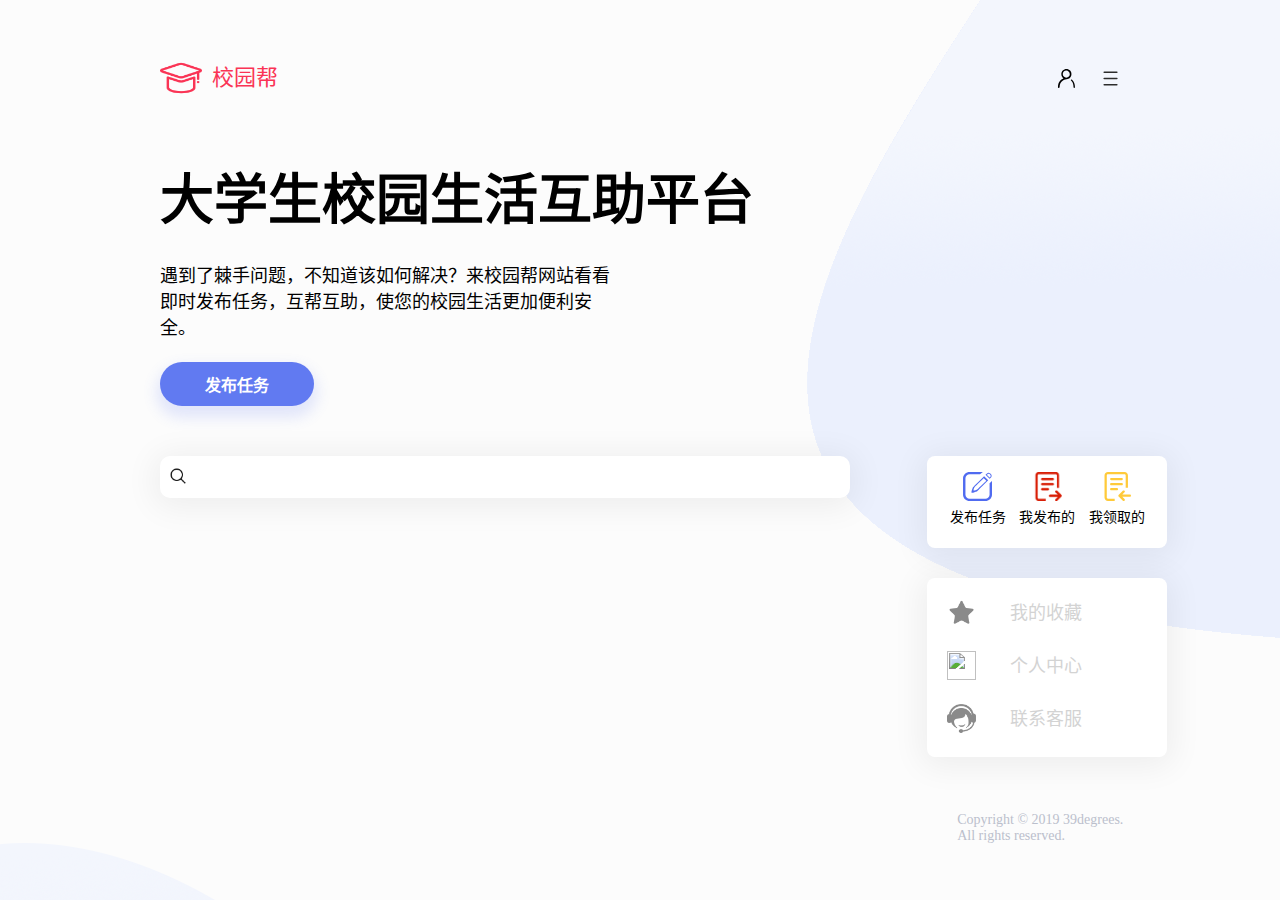
==== commit d44be9a0: "fix" ====
--- a/templates/index.html
+++ b/templates/index.html
@@ -7,7 +7,7 @@
     <link rel="stylesheet" type="text/css" href="/static/css/index.css">
     <script src="/static/js/jquery-3.3.1.min.js"></script>
     <script src="/static/js/jquery.ajax.csrf.js"></script>
-    <script src="/static/js/index.js"></script>
+    <script src="/static/js/index.js"></script> 
 </head>
 <body>
     <div class="index">
@@ -33,12 +33,10 @@
         <div class="content">
             <div class="content-left">
                 <div class="search">
-                    <form>
-                        <label for="research_keyword">
-                            <img alt="search-icon" src="/static/img/search.png" id="btn_research">
-                        </label>
-                        <input type="text" autocomplete="off" id="research_keyword">
-                    </form>
+                    <label for="research_keyword">
+                        <img alt="search-icon" src="/static/img/search.png" id="btn_research">
+                    </label>
+                    <input type="text" autocomplete="off" id="research_keyword">
                 </div>
                 <div id="task_list" class="task-list">
                 </div>
@@ -65,11 +63,11 @@
                                 <img src="/static/img/collect02.png">
                                 <span>我的收藏</span>
                             </li>
-                            <li>
-                                <img src="/static/img/histroy.png">
-                                <span>我浏览过</span>
+                            <li onclick="window.location.href = '/user/user_info'">
+                                <img src="/static/img/yh.png">
+                                <span>个人中心</span>
                             </li>
-                            <li>
+                            <li id="kf">
                                 <img src="/static/img/service.png">
                                 <span>联系客服</span>
                             </li>
